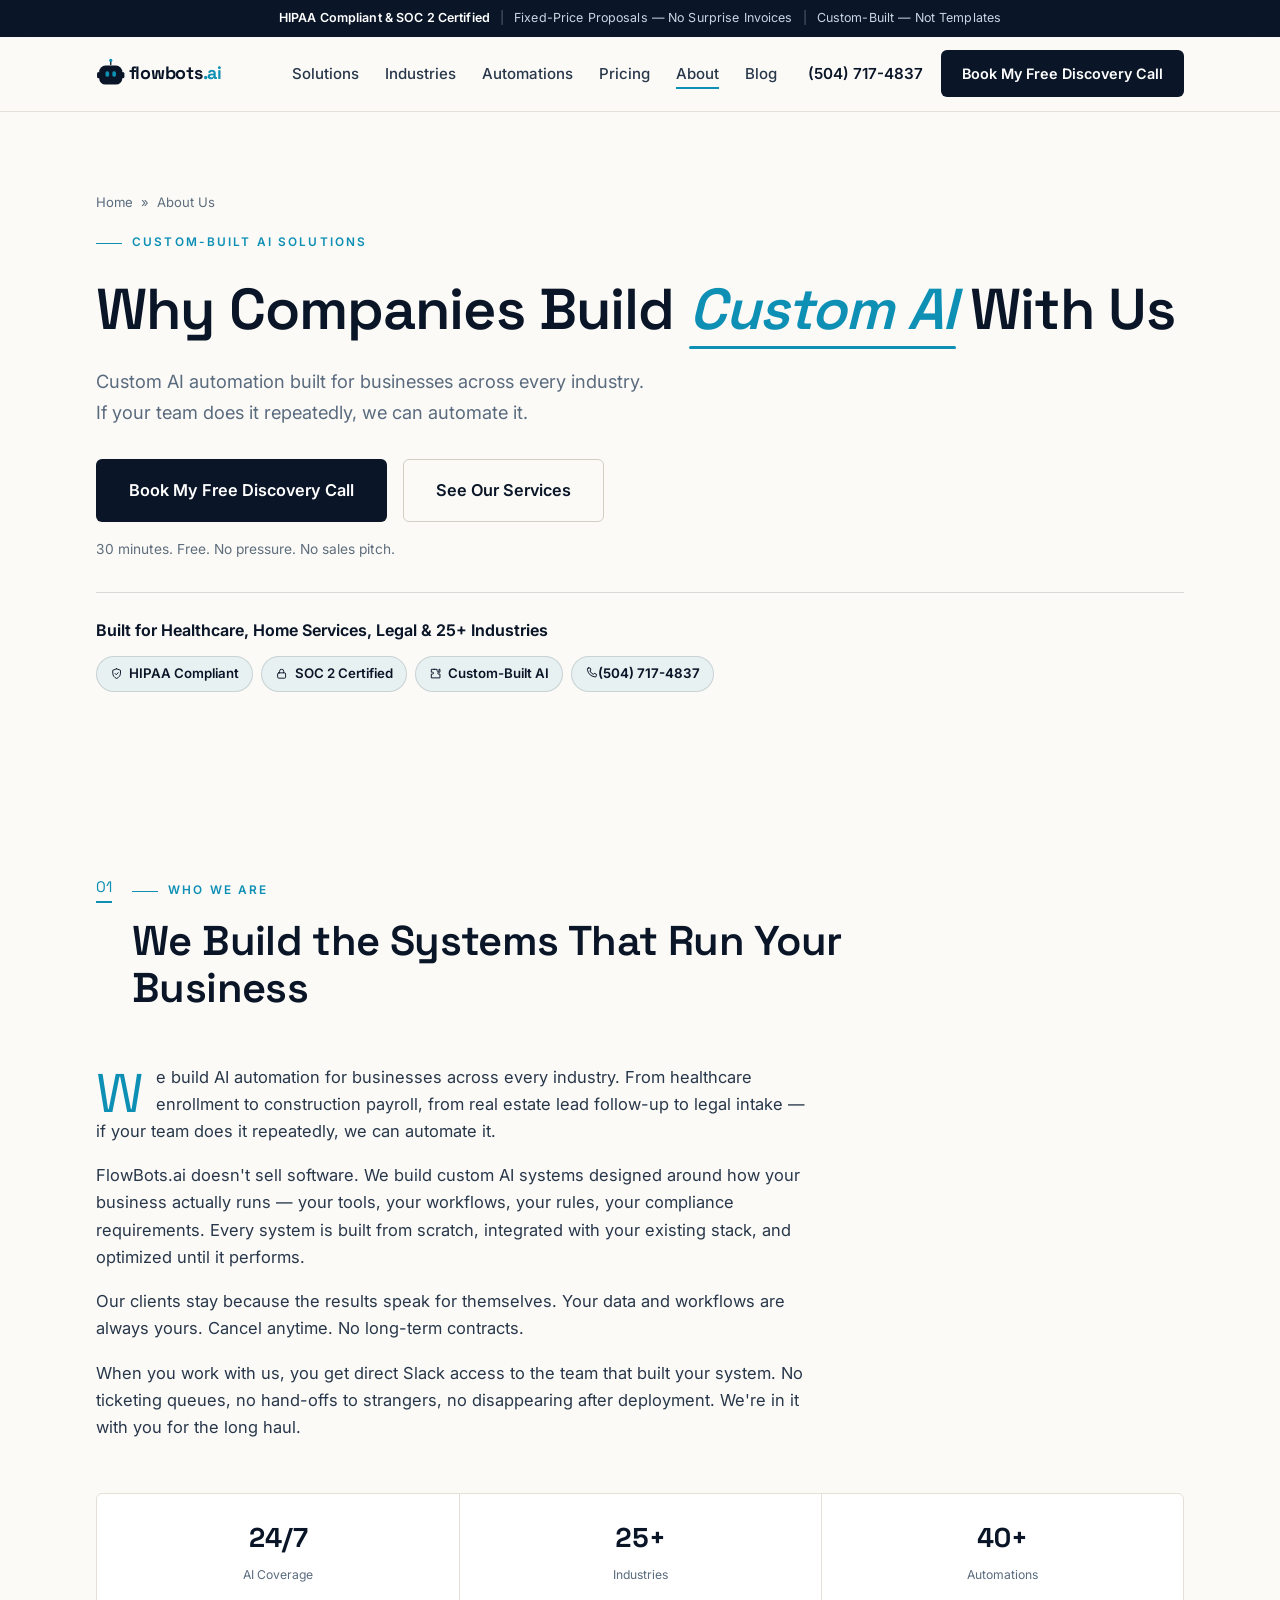
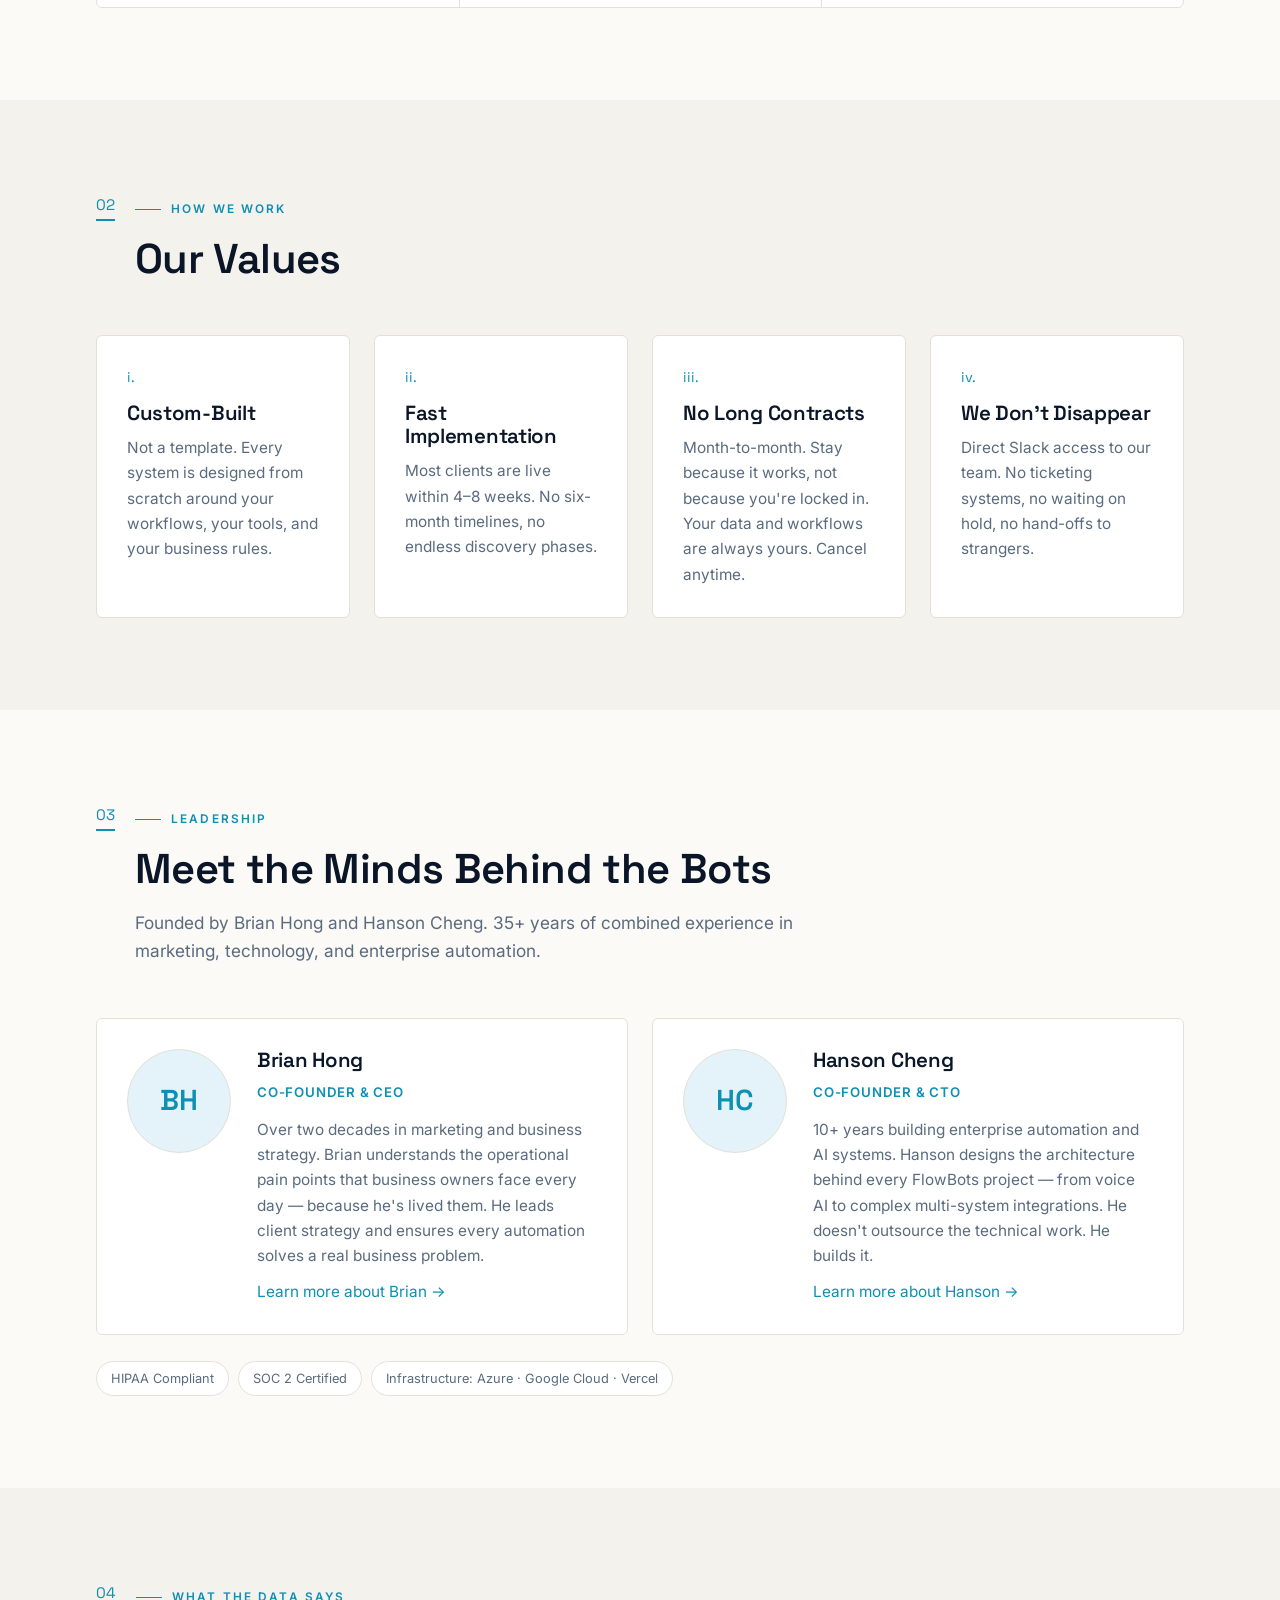
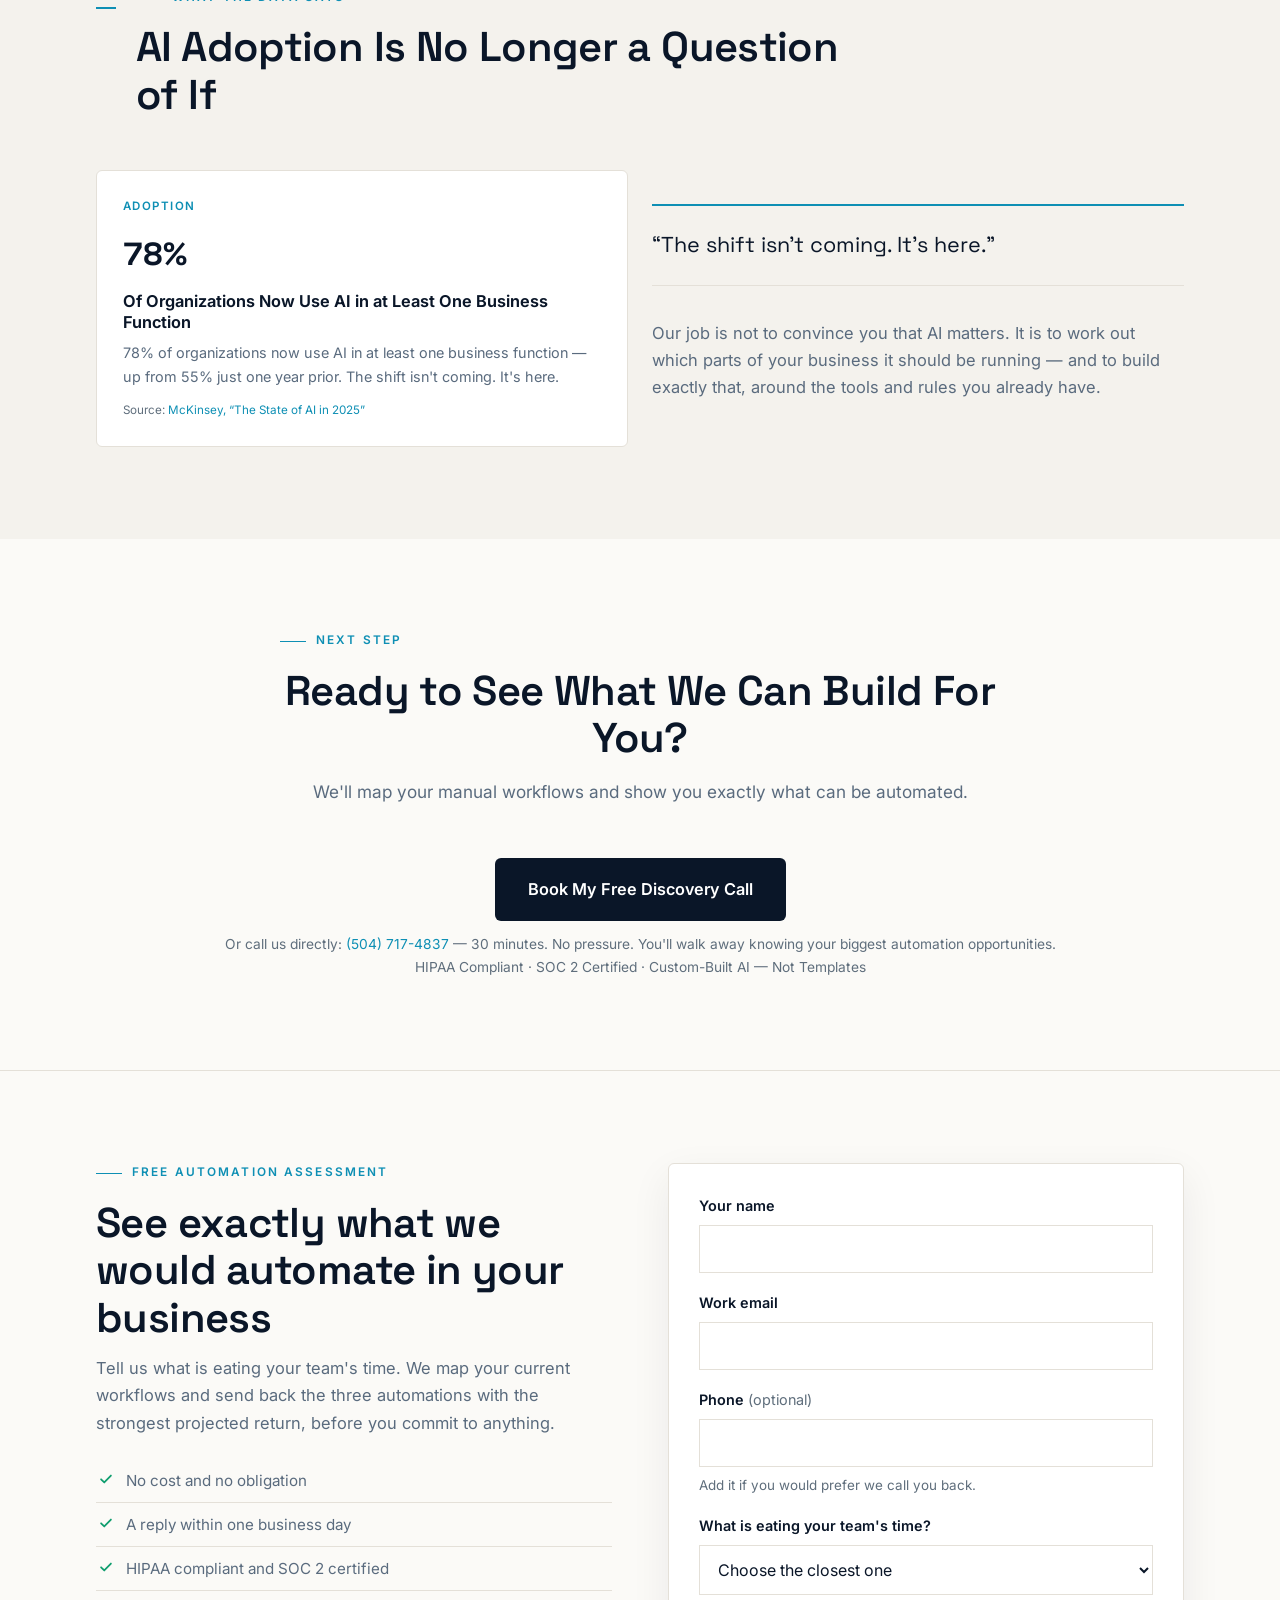
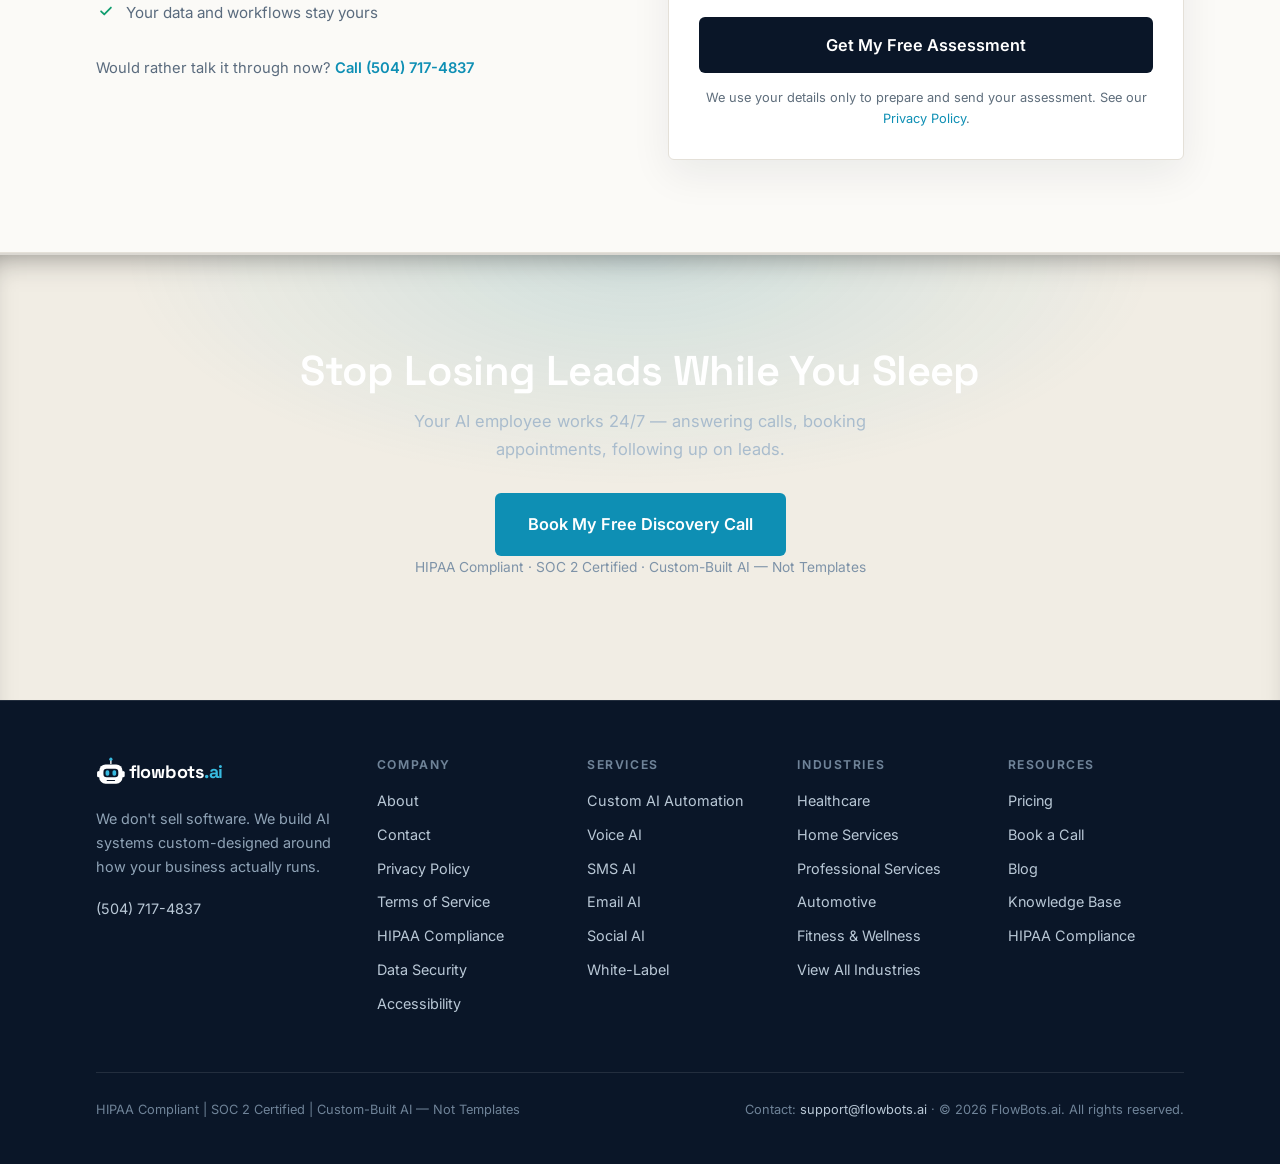
==== about.html @ aa14f766 "Fix broken CSS, hero panel placement, crowded panel rows, and a flat assessment band Root cause of t" ====
<!DOCTYPE html>
<html lang="en">
<head>
<meta charset="UTF-8">
<meta name="viewport" content="width=device-width, initial-scale=1.0">
<title>About FlowBots.ai — Why Companies Build Custom AI With Us</title>
<meta name="description" content="FlowBots.ai builds custom AI automation for businesses across every industry. Custom-built systems, fast implementation, no long contracts, direct access to the team that built your system.">
<link rel="preconnect" href="https://fonts.googleapis.com">
<link rel="preconnect" href="https://fonts.gstatic.com" crossorigin>
<link href="https://fonts.googleapis.com/css2?family=Space+Grotesk:wght@500;600;700&family=Inter:wght@400;500;600&display=swap" rel="stylesheet">
<link rel="stylesheet" href="style.css?v=16">
<script>/* These are the animated designs: motion is on unless a URL explicitly
   asks for ?motion=off. A production build should restore respect for
   prefers-reduced-motion; this is a review prototype. */
try{if(!/[?&]motion=off/.test(location.search))document.documentElement.classList.add('motion-on');}catch(e){}</script>
</head>
<body>
<svg class="icon-sprite" aria-hidden="true" focusable="false" style="position:absolute;width:0;height:0;overflow:hidden"><defs><symbol id="i-phone" viewBox="0 0 24 24"><path d="M6.2 3.5h3.1l1.5 3.9-2 1.4a12.4 12.4 0 0 0 6.4 6.4l1.4-2 3.9 1.5v3.1a2 2 0 0 1-2.2 2A16.6 16.6 0 0 1 4.2 5.7a2 2 0 0 1 2-2.2Z"/></symbol><symbol id="i-message" viewBox="0 0 24 24"><path d="M4 5.5h16v10.2H9.2L4 20V5.5Z"/><path d="M8.2 9.4h7.6M8.2 12.4h5"/></symbol><symbol id="i-shield" viewBox="0 0 24 24"><path d="M12 3.2 19 6v5.1c0 4.5-2.9 8-7 9.7-4.1-1.7-7-5.2-7-9.7V6l7-2.8Z"/><path d="M9.2 11.8 11.3 14l3.5-3.7"/></symbol><symbol id="i-plug" viewBox="0 0 24 24"><path d="M9 3.2v4.4M15 3.2v4.4M6.2 7.6h11.6v3.1a5.8 5.8 0 0 1-11.6 0V7.6ZM12 16.5v4.3"/></symbol><symbol id="i-gear" viewBox="0 0 24 24"><circle cx="12" cy="12" r="3.1"/><path d="M12 3.2v2.4M12 18.4v2.4M5.8 5.8l1.7 1.7M16.5 16.5l1.7 1.7M3.2 12h2.4M18.4 12h2.4M5.8 18.2l1.7-1.7M16.5 7.5l1.7-1.7"/></symbol><symbol id="i-chart" viewBox="0 0 24 24"><path d="M3.5 20.4h17"/><path d="M6.8 20.4v-6.2M11.4 20.4V7.6M16 20.4v-9.2"/></symbol><symbol id="i-sync" viewBox="0 0 24 24"><path d="M20.2 12a8.2 8.2 0 0 1-13.9 5.9M3.8 12A8.2 8.2 0 0 1 17.7 6.1"/><path d="M3.8 7.2V12h4.8M20.2 16.8V12h-4.8"/></symbol><symbol id="i-folder" viewBox="0 0 24 24"><path d="M3.6 6.4h5.6l2 2.4h9.2v10.8H3.6V6.4Z"/><path d="M3.6 11.6h16.8"/></symbol><symbol id="i-puzzle" viewBox="0 0 24 24"><path d="M9.4 4.2h5.2v2.3a1.7 1.7 0 1 0 3.4 0V4.2h1.8v5.2h-2.3a1.7 1.7 0 1 0 0 3.4h2.3v6.9H4.2v-6.9h2.3a1.7 1.7 0 1 0 0-3.4H4.2V4.2h5.2Z"/></symbol><symbol id="i-bolt" viewBox="0 0 24 24"><path d="M13.4 2.6 4.8 13.5h5.9l-1.1 7.9 8.6-10.9h-5.9l1.1-7.9Z"/></symbol><symbol id="i-lock" viewBox="0 0 24 24"><rect x="4.8" y="10.6" width="14.4" height="9.6" rx="2"/><path d="M8.2 10.6V7.9a3.8 3.8 0 0 1 7.6 0v2.7"/></symbol><symbol id="i-unlock" viewBox="0 0 24 24"><rect x="4.8" y="10.6" width="14.4" height="9.6" rx="2"/><path d="M8.2 10.6V7.9a3.8 3.8 0 0 1 7.1-1.9"/></symbol><symbol id="i-document" viewBox="0 0 24 24"><path d="M6.2 3.4h7.4l4.2 4.2v13H6.2V3.4Z"/><path d="M13.6 3.4v4.2h4.2M9.2 12.4h5.6M9.2 15.8h5.6"/></symbol><symbol id="i-flask" viewBox="0 0 24 24"><path d="M9.4 3.4v6.1L4.6 18a2 2 0 0 0 1.7 3h11.4a2 2 0 0 0 1.7-3l-4.8-8.5V3.4"/><path d="M8.2 3.4h7.6M7.4 14.2h9.2"/></symbol><symbol id="i-trending" viewBox="0 0 24 24"><path d="M3.4 16.8 9.2 11l3.7 3.7 7.7-7.7"/><path d="M15.4 7h5.2v5.2"/></symbol><symbol id="i-users" viewBox="0 0 24 24"><circle cx="9.2" cy="8.4" r="3.2"/><path d="M3.6 19.6a5.6 5.6 0 0 1 11.2 0"/><path d="M16.2 6.2a3 3 0 0 1 0 5.9M17.4 14.6a5 5 0 0 1 3.2 4.6"/></symbol><symbol id="i-bot" viewBox="0 0 24 24"><rect x="4.4" y="8.2" width="15.2" height="10.6" rx="3"/><path d="M12 4.2v4M9.4 12.6v1.8M14.6 12.6v1.8M2.6 12.4v3M21.4 12.4v3"/><circle cx="12" cy="3.2" r="1.2"/></symbol><symbol id="i-tools" viewBox="0 0 24 24"><path d="M14.8 6.4a3.8 3.8 0 0 0 5 5l-9.6 9.6a2.2 2.2 0 0 1-3.1-3.1l9.6-9.6a3.8 3.8 0 0 0-5-5"/></symbol><symbol id="i-receipt" viewBox="0 0 24 24"><path d="M6 3.4h12v17.2l-3-1.9-3 1.9-3-1.9-3 1.9V3.4Z"/><path d="M9 8.4h6M9 12.2h6"/></symbol><symbol id="i-star" viewBox="0 0 24 24"><path d="m12 3.4 2.7 5.5 6 .9-4.3 4.2 1 6-5.4-2.8-5.4 2.8 1-6L3.3 9.8l6-.9L12 3.4Z"/></symbol><symbol id="i-mic" viewBox="0 0 24 24"><rect x="9.2" y="2.6" width="5.6" height="10.8" rx="2.8"/><path d="M5.4 11.6a6.6 6.6 0 0 0 13.2 0M12 18.2v3.2"/></symbol><symbol id="i-repeat" viewBox="0 0 24 24"><path d="M4.2 9.4a4 4 0 0 1 4-4h11.6M19.8 14.6a4 4 0 0 1-4 4H4.2"/><path d="M16.6 2.4 19.8 5.4l-3.2 3M7.4 15.6 4.2 18.6l3.2 3"/></symbol><symbol id="i-cpu" viewBox="0 0 24 24"><rect x="7.6" y="7.6" width="8.8" height="8.8" rx="1.6"/><path d="M10.6 2.8v4.8M13.4 2.8v4.8M10.6 16.4v4.8M13.4 16.4v4.8M2.8 10.6h4.8M2.8 13.4h4.8M16.4 10.6h4.8M16.4 13.4h4.8"/></symbol><symbol id="i-calendar" viewBox="0 0 24 24"><rect x="3.8" y="5.4" width="16.4" height="15" rx="2"/><path d="M8.2 2.8v4.4M15.8 2.8v4.4M3.8 10.4h16.4"/></symbol><symbol id="i-card" viewBox="0 0 24 24"><rect x="2.8" y="5.2" width="18.4" height="13.6" rx="2.2"/><path d="M2.8 10h18.4M6.4 14.6h3.4"/></symbol><symbol id="i-ruler" viewBox="0 0 24 24"><path d="m3.4 15.4 12-12 5.2 5.2-12 12-5.2-5.2Z"/><path d="m7.4 11.4 2 2M10.6 8.2l2 2M13.8 5 15.8 7"/></symbol><symbol id="i-clock" viewBox="0 0 24 24"><circle cx="12" cy="12" r="8.6"/><path d="M12 6.8V12l3.4 2.2"/></symbol><symbol id="i-search" viewBox="0 0 24 24"><circle cx="10.8" cy="10.8" r="6.8"/><path d="m16 16 4.6 4.6"/></symbol><symbol id="i-graduation" viewBox="0 0 24 24"><path d="M2.8 8.6 12 4.2l9.2 4.4-9.2 4.4L2.8 8.6Z"/><path d="M6.6 10.6v5.2c0 1.6 2.4 2.9 5.4 2.9s5.4-1.3 5.4-2.9v-5.2M20.4 9v5.4"/></symbol><symbol id="i-target" viewBox="0 0 24 24"><circle cx="12" cy="12" r="8.4"/><circle cx="12" cy="12" r="4.6"/><circle cx="12" cy="12" r="1"/></symbol><symbol id="i-home" viewBox="0 0 24 24"><path d="M3.8 10.8 12 3.8l8.2 7v9.4H3.8v-9.4Z"/><path d="M9.4 20.2v-5.6h5.2v5.6"/></symbol><symbol id="i-health" viewBox="0 0 24 24"><path d="M6.2 3.2v5.4a4.6 4.6 0 0 0 9.2 0V3.2"/><path d="M4.4 3.2h3.6M13.6 3.2h3.6M10.8 13a5.4 5.4 0 0 0 5.4 5.2 3.6 3.6 0 0 0 3.6-3.6v-1.2"/><circle cx="19.8" cy="11.4" r="2"/></symbol><symbol id="i-building" viewBox="0 0 24 24"><path d="M4.2 20.6V8.2L12 3.4l7.8 4.8v12.4"/><path d="M3 20.6h18M8 11.4h2.4M13.6 11.4H16M8 15.4h2.4M13.6 15.4H16"/></symbol><symbol id="i-check" viewBox="0 0 24 24"><path d="m4.6 12.4 4.8 4.8 10-10.4"/></symbol><symbol id="i-x" viewBox="0 0 24 24"><path d="M6.2 6.2l11.6 11.6M17.8 6.2 6.2 17.8"/></symbol><symbol id="i-menu" viewBox="0 0 24 24"><path d="M3.8 7h16.4M3.8 12h16.4M3.8 17h16.4"/></symbol><symbol id="i-arrow-down" viewBox="0 0 24 24"><path d="M12 4.2v14.6M6.4 13.4 12 19l5.6-5.6"/></symbol><symbol id="i-mail" viewBox="0 0 24 24"><rect x="3.2" y="5.2" width="17.6" height="13.6" rx="2"/><path d="m3.8 6.6 8.2 6 8.2-6"/></symbol><symbol id="i-route" viewBox="0 0 24 24"><circle cx="6" cy="6" r="2.6"/><circle cx="18" cy="18" r="2.6"/><path d="M8.6 6h5.8a3.6 3.6 0 0 1 0 7.2H9.6a3.6 3.6 0 0 0 0 7.2h.4"/></symbol></defs></svg>

<div class="topbar">
  <b>HIPAA Compliant &amp; SOC 2 Certified</b><span class="sep">|</span><span class="hide-m">Fixed-Price Proposals — No Surprise Invoices</span><span class="sep hide-m">|</span><span class="hide-m">Custom-Built — Not Templates</span>
</div>

<header class="site-header">
  <div class="wrap nav">
    <a class="brand" href="index.html" aria-label="FlowBots.ai home">
      <svg xmlns="http://www.w3.org/2000/svg" width="200" height="38" viewBox="0 0 320 60" role="img" aria-label="flowbots.ai"><g transform="translate(2 4)"><path stroke="#0A1628" stroke-linecap="round" stroke-width="2.5" d="M26 0v8"/><circle cx="26" r="3" fill="#0E8FB4"/><rect width="44" height="36" x="4" y="10" fill="#0A1628" rx="12" ry="12"/><rect width="6" height="12" y="22" fill="#0A1628" rx="3" ry="3"/><rect width="6" height="12" x="46" y="22" fill="#0A1628" rx="3" ry="3"/><rect width="28" height="16" x="12" y="18" fill="#0a1628" rx="6" ry="6"/><rect width="7" height="10" x="16" y="21" fill="#0E8FB4" rx="3" ry="3"/><rect width="7" height="10" x="29" y="21" fill="#0E8FB4" rx="3" ry="3"/><path stroke="#0a1628" stroke-linecap="round" stroke-width="2" d="M19 40h14"/></g><text x="62" y="40" fill="#0A1628" font-family="'Space Grotesk','DM Sans',Arial,sans-serif" font-size="34" font-weight="700" letter-spacing="-.5">flowbots<tspan fill="#0E8FB4">.ai</tspan></text></svg>
    </a>
    <ul class="nav-links">
      <li><a href="solutions.html">Solutions</a></li>
      <li><a href="industries.html">Industries</a></li>
      <li><a href="automations.html">Automations</a></li>
      <li><a href="pricing.html">Pricing</a></li>
      <li><a href="about.html" aria-current="page">About</a></li>
      <li><a href="blog.html">Blog</a></li>
    </ul>
    <div class="nav-cta">
      <a class="nav-phone" href="tel:+15047174837" data-track="tel-click">(504) 717-4837</a>
      <a class="btn btn-primary" href="https://www.flowbots.ai/book-call/" data-track="cta-book">Book My Free Discovery Call</a>
      <button class="nav-toggle" aria-expanded="false" aria-label="Open menu"><svg class="ico" aria-hidden="true"><use href="#i-menu"></use></svg></button>
    </div>
  </div>
  <nav class="mobile-menu" aria-label="Mobile">
    <a href="solutions.html">Solutions</a>
    <a href="industries.html">Industries</a>
    <a href="automations.html">Automations</a>
    <a href="pricing.html">Pricing</a>
    <a href="about.html" aria-current="page">About</a>
    <a href="blog.html">Blog</a>
    <a href="tel:+15047174837" data-track="tel-click">(504) 717-4837</a>
  </nav>
</header>

<main>

<!-- ============ HERO ============ -->
<section class="hero">
  <div class="wrap">
    <p class="crumbs"><a href="index.html">Home</a><span class="sep">»</span>About Us</p>
    <span class="eyebrow">Custom-Built AI Solutions</span>
    <h1>Why Companies Build <em class="mark">Custom AI</em> With Us</h1>
    <p class="lede">Custom AI automation built for businesses across every industry. If your team does it repeatedly, we can automate it.</p>
    <div class="cta-row">
      <a class="btn btn-primary btn-lg" href="https://www.flowbots.ai/book-call/" data-track="cta-book">Book My Free Discovery Call</a>
      <a class="btn btn-ghost btn-lg" href="solutions.html">See Our Services</a>
    </div>
    <p class="micro">30 minutes. Free. No pressure. No sales pitch.</p>
    <p class="hero-meta"><b>Built for Healthcare, Home Services, Legal &amp; 25+ Industries</b><span class="trust-chips"><span><svg class="ico" aria-hidden="true"><use href="#i-shield"></use></svg>HIPAA Compliant</span><span><svg class="ico" aria-hidden="true"><use href="#i-lock"></use></svg>SOC 2 Certified</span><span><svg class="ico" aria-hidden="true"><use href="#i-puzzle"></use></svg>Custom-Built AI</span><span><a href="tel:+15047174837" data-track="tel-click"><svg class="ico" aria-hidden="true"><use href="#i-phone"></use></svg>(504) 717-4837</a></span></span></p>
  </div>
</section>

<!-- ============ 01 · THE STORY ============ -->
<section>
  <div class="wrap">
    <div class="num-head reveal">
      <span class="n">01</span>
      <div class="section-head" style="margin-bottom:0">
        <span class="eyebrow">Who We Are</span>
        <h2>We Build the Systems That Run Your Business</h2>
      </div>
    </div>

    <div class="prose reveal">
      <p class="drop">We build AI automation for businesses across every industry. From healthcare enrollment to construction payroll, from real estate lead follow-up to legal intake — if your team does it repeatedly, we can automate it.</p>
      <p>FlowBots.ai doesn't sell software. We build custom AI systems designed around how your business actually runs — your tools, your workflows, your rules, your compliance requirements. Every system is built from scratch, integrated with your existing stack, and optimized until it performs.</p>
      <p>Our clients stay because the results speak for themselves. Your data and workflows are always yours. Cancel anytime. No long-term contracts.</p>
      <p>When you work with us, you get direct Slack access to the team that built your system. No ticketing queues, no hand-offs to strangers, no disappearing after deployment. We're in it with you for the long haul.</p>
    </div>

    <div class="rail mt-4 reveal">
      <div><b>24/7</b><span>AI Coverage</span></div>
      <div><b class="countup" data-target="25" data-suffix="+">0+</b><span>Industries</span></div>
      <div><b class="countup" data-target="40" data-suffix="+">0+</b><span>Automations</span></div>
    </div>
  </div>
</section>

<!-- ============ 02 · OUR VALUES ============ -->
<section class="tint">
  <div class="wrap">
    <div class="num-head reveal">
      <span class="n">02</span>
      <div class="section-head" style="margin-bottom:0">
        <span class="eyebrow">How We Work</span>
        <h2>Our Values</h2>
      </div>
    </div>
    <div class="grid-4">
      <div class="card reveal">
        <span class="card-num">i.</span>
        <h3>Custom-Built</h3>
        <p>Not a template. Every system is designed from scratch around your workflows, your tools, and your business rules.</p>
      </div>
      <div class="card reveal">
        <span class="card-num">ii.</span>
        <h3>Fast Implementation</h3>
        <p>Most clients are live within 4–8 weeks. No six-month timelines, no endless discovery phases.</p>
      </div>
      <div class="card reveal">
        <span class="card-num">iii.</span>
        <h3>No Long Contracts</h3>
        <p>Month-to-month. Stay because it works, not because you're locked in. Your data and workflows are always yours. Cancel anytime.</p>
      </div>
      <div class="card reveal">
        <span class="card-num">iv.</span>
        <h3>We Don't Disappear</h3>
        <p>Direct Slack access to our team. No ticketing systems, no waiting on hold, no hand-offs to strangers.</p>
      </div>
    </div>
  </div>
</section>

<!-- ============ 03 · FOUNDERS ============ -->
<section>
  <div class="wrap">
    <div class="num-head reveal">
      <span class="n">03</span>
      <div class="section-head" style="margin-bottom:0">
        <span class="eyebrow">Leadership</span>
        <h2>Meet the Minds Behind the Bots</h2>
        <p>Founded by Brian Hong and Hanson Cheng. 35+ years of combined experience in marketing, technology, and enterprise automation.</p>
      </div>
    </div>

    <div class="grid-2">
      <div class="card reveal">
        <div class="founder-card">
          <div class="avatar" aria-hidden="true">BH</div>
          <div>
            <h3>Brian Hong</h3>
            <span class="role-tag">Co-Founder &amp; CEO</span>
            <p>Over two decades in marketing and business strategy. Brian understands the operational pain points that business owners face every day — because he's lived them. He leads client strategy and ensures every automation solves a real business problem.</p>
            <p class="mt-1"><a href="bio.html">Learn more about Brian →</a></p>
          </div>
        </div>
      </div>
      <div class="card reveal">
        <div class="founder-card">
          <div class="avatar" aria-hidden="true">HC</div>
          <div>
            <h3>Hanson Cheng</h3>
            <span class="role-tag">Co-Founder &amp; CTO</span>
            <p>10+ years building enterprise automation and AI systems. Hanson designs the architecture behind every FlowBots project — from voice AI to complex multi-system integrations. He doesn't outsource the technical work. He builds it.</p>
            <p class="mt-1"><a href="bio.html#hanson">Learn more about Hanson →</a></p>
          </div>
        </div>
      </div>
    </div>

    <div class="chips reveal">
      <span>HIPAA Compliant</span>
      <span>SOC 2 Certified</span>
      <span>Infrastructure: Azure · Google Cloud · Vercel</span>
    </div>
  </div>
</section>

<!-- ============ 04 · THE FEATURED STAT ============ -->
<section class="tint">
  <div class="wrap">
    <div class="num-head reveal">
      <span class="n">04</span>
      <div class="section-head" style="margin-bottom:0">
        <span class="eyebrow">What the Data Says</span>
        <h2>AI Adoption Is No Longer a Question of If</h2>
      </div>
    </div>

    <div class="grid-2">
      <div class="stat-detail reveal">
        <span class="tag">Adoption</span>
        <b class="n"><span class="countup" data-target="78" data-suffix="%">0%</span></b>
        <h4>Of Organizations Now Use AI in at Least One Business Function</h4>
        <p>78% of organizations now use AI in at least one business function — up from 55% just one year prior. The shift isn't coming. It's here.</p>
        <span class="src">Source: <a href="https://www.mckinsey.com/capabilities/quantumblack/our-insights/the-state-of-ai" target="_blank" rel="noopener">McKinsey, “The State of AI in 2025”</a></span>
      </div>
      <div class="reveal">
        <p class="pull">“The shift isn't coming. It's here.”</p>
        <p class="muted">Our job is not to convince you that AI matters. It is to work out which parts of your business it should be running — and to build exactly that, around the tools and rules you already have.</p>
      </div>
    </div>
  </div>
</section>

<!-- ============ CLOSING CTA ============ -->
<section>
  <div class="wrap center">
    <div class="section-head center reveal">
      <span class="eyebrow">Next Step</span>
      <h2>Ready to See What We Can Build For You?</h2>
      <p>We'll map your manual workflows and show you exactly what can be automated.</p>
    </div>
    <div class="reveal">
      <a class="btn btn-primary btn-lg" href="https://www.flowbots.ai/book-call/" data-track="cta-book">Book My Free Discovery Call</a>
      <p class="micro">Or call us directly: <a href="tel:+15047174837" data-track="tel-click">(504) 717-4837</a> — 30 minutes. No pressure. You'll walk away knowing your biggest automation opportunities.<br>HIPAA Compliant · SOC 2 Certified · Custom-Built AI — Not Templates</p>
    </div>
  </div>
</section>


<section class="lead-section" id="assessment">
  <div class="wrap lead-grid">
    <div class="lead-copy">
      <span class="eyebrow">Free Automation Assessment</span>
      <h2>See exactly what we would automate in your business</h2>
      <p>Tell us what is eating your team's time. We map your current workflows and send back the three automations with the strongest projected return, before you commit to anything.</p>
      <ul class="lead-assure">
        <li>No cost and no obligation</li>
        <li>A reply within one business day</li>
        <li>HIPAA compliant and SOC 2 certified</li>
        <li>Your data and workflows stay yours</li>
      </ul>
      <p class="lead-alt">Would rather talk it through now? <a href="tel:+15047174837" data-track="tel-click">Call (504) 717-4837</a></p>
    </div>

    <form class="lead-form" novalidate data-leadform>
      <div class="field">
        <label for="lf-name">Your name</label>
        <input id="lf-name" name="name" type="text" autocomplete="name" required aria-describedby="lf-name-err">
        <span class="field-err" id="lf-name-err" role="alert"></span>
      </div>
      <div class="field">
        <label for="lf-email">Work email</label>
        <input id="lf-email" name="email" type="email" autocomplete="email" inputmode="email" required aria-describedby="lf-email-err">
        <span class="field-err" id="lf-email-err" role="alert"></span>
      </div>
      <div class="field">
        <label for="lf-phone">Phone <span class="opt">(optional)</span></label>
        <input id="lf-phone" name="phone" type="tel" autocomplete="tel" inputmode="tel" aria-describedby="lf-phone-hint">
        <span class="field-hint" id="lf-phone-hint">Add it if you would prefer we call you back.</span>
      </div>
      <div class="field">
        <label for="lf-problem">What is eating your team's time?</label>
        <select id="lf-problem" name="problem" required aria-describedby="lf-problem-err">
          <option value="">Choose the closest one</option>
          <option>We are missing calls after hours</option>
          <option>Leads go cold before we follow up</option>
          <option>My team is buried in repetitive tasks</option>
          <option>We need to scale without hiring</option>
          <option>Something else</option>
        </select>
        <span class="field-err" id="lf-problem-err" role="alert"></span>
      </div>
      <button type="submit" class="btn btn-primary btn-lg lead-submit">Get My Free Assessment</button>
      <p class="lead-privacy">We use your details only to prepare and send your assessment. See our <a href="https://www.flowbots.ai/privacy-policy/">Privacy Policy</a>.</p>
    </form>

    <div class="lead-success" hidden role="status">
      <span class="lead-tick" aria-hidden="true">
        <svg class="ico" aria-hidden="true"><use href="#i-check"></use></svg>
      </span>
      <h3>Your assessment request is in</h3>
      <p>We will map your workflows and reply within one business day with the three automations we would build first, and what each is worth.</p>
      <p class="lead-alt">Need it sooner? <a href="tel:+15047174837" data-track="tel-click">Call (504) 717-4837</a></p>
    </div>
  </div>
</section>

<!-- ============ PRE-FOOTER CTA ============ -->
<section class="prefoot">
  <div class="wrap">
    <h2 class="reveal">Stop Losing Leads While You Sleep</h2>
    <p class="reveal">Your AI employee works 24/7 — answering calls, booking appointments, following up on leads.</p>
    <div class="reveal">
      <a class="btn btn-accent btn-lg" href="https://www.flowbots.ai/book-call/" data-track="cta-book">Book My Free Discovery Call</a>
      <p class="micro">HIPAA Compliant · SOC 2 Certified · Custom-Built AI — Not Templates</p>
    </div>
  </div>
</section>

</main>

<footer class="site-footer">
  <div class="wrap">
    <div class="footer-grid">
      <div>
        <svg xmlns="http://www.w3.org/2000/svg" width="170" height="32" viewBox="0 0 320 60" role="img" aria-label="flowbots.ai"><g transform="translate(2 4)"><path stroke="#fff" stroke-linecap="round" stroke-width="2.5" d="M26 0v8"/><circle cx="26" r="3" fill="#38badf"/><rect width="44" height="36" x="4" y="10" fill="#fff" rx="12" ry="12"/><rect width="6" height="12" y="22" fill="#fff" rx="3" ry="3"/><rect width="6" height="12" x="46" y="22" fill="#fff" rx="3" ry="3"/><rect width="28" height="16" x="12" y="18" fill="#0a1628" rx="6" ry="6"/><rect width="7" height="10" x="16" y="21" fill="#38badf" rx="3" ry="3"/><rect width="7" height="10" x="29" y="21" fill="#38badf" rx="3" ry="3"/><path stroke="#0a1628" stroke-linecap="round" stroke-width="2" d="M19 40h14"/></g><text x="62" y="40" fill="#fff" font-family="'Space Grotesk','DM Sans',Arial,sans-serif" font-size="34" font-weight="700" letter-spacing="-.5">flowbots<tspan fill="#38badf">.ai</tspan></text></svg>
        <p class="footer-tag">We don't sell software. We build AI systems custom-designed around how your business actually runs.</p>
        <p><a href="tel:+15047174837" data-track="tel-click">(504) 717-4837</a></p>
      </div>
      <div>
        <h4>Company</h4>
        <ul>
          <li><a href="about.html">About</a></li>
          <li><a href="https://www.flowbots.ai/contact/">Contact</a></li>
          <li><a href="https://www.flowbots.ai/privacy-policy/">Privacy Policy</a></li>
          <li><a href="https://www.flowbots.ai/terms-of-service/">Terms of Service</a></li>
          <li><a href="https://www.flowbots.ai/hipaa-compliance/">HIPAA Compliance</a></li>
          <li><a href="https://www.flowbots.ai/data-security/">Data Security</a></li>
          <li><a href="https://www.flowbots.ai/accessibility/">Accessibility</a></li>
        </ul>
      </div>
      <div>
        <h4>Services</h4>
        <ul>
          <li><a href="automations.html">Custom AI Automation</a></li>
          <li><a href="solutions.html">Voice AI</a></li>
          <li><a href="solutions.html">SMS AI</a></li>
          <li><a href="solutions.html">Email AI</a></li>
          <li><a href="solutions.html">Social AI</a></li>
          <li><a href="solutions.html">White-Label</a></li>
        </ul>
      </div>
      <div>
        <h4>Industries</h4>
        <ul>
          <li><a href="industries.html">Healthcare</a></li>
          <li><a href="industries.html">Home Services</a></li>
          <li><a href="industries.html">Professional Services</a></li>
          <li><a href="industries.html">Automotive</a></li>
          <li><a href="industries.html">Fitness &amp; Wellness</a></li>
          <li><a href="industries.html">View All Industries</a></li>
        </ul>
      </div>
      <div>
        <h4>Resources</h4>
        <ul>
          <li><a href="pricing.html">Pricing</a></li>
          <li><a href="https://www.flowbots.ai/book-call/" data-track="cta-book">Book a Call</a></li>
          <li><a href="blog.html">Blog</a></li>
          <li><a href="https://www.flowbots.ai/ai-automation-knowledge-base/">Knowledge Base</a></li>
          <li><a href="https://www.flowbots.ai/hipaa-compliance/">HIPAA Compliance</a></li>
        </ul>
      </div>
    </div>
    <div class="footer-bottom">
      <span>HIPAA Compliant | SOC 2 Certified | Custom-Built AI — Not Templates</span>
      <span>Contact: <a href="mailto:support@flowbots.ai">support@flowbots.ai</a> · © 2026 FlowBots.ai. All rights reserved.</span>
    </div>
  </div>
</footer>

<div class="sticky-cta">
  <a class="btn btn-ghost" href="tel:+15047174837">Call (504) 717-4837</a>
  <a class="btn btn-primary" href="https://www.flowbots.ai/book-call/" data-track="cta-book">Book My Free Discovery Call</a>
</div>

<script src="app.js?v=14"></script>
</body>
</html>
---- style.css ----
/* ============================================================
   FlowBots.ai — Direction 2 "Signal"
   Light editorial system. Warm paper ground, deep navy ink,
   cyan as a precision accent. Serif display + clean grotesk body.
   Calm, credible, high-trust — reads like a consultancy, not a
   SaaS landing page.
   ============================================================ */

:root{
  --check-mask:url("data:image/svg+xml,%3Csvg xmlns='http://www.w3.org/2000/svg' viewBox='0 0 24 24' fill='none' stroke='%23000' stroke-width='2.6' stroke-linecap='round' stroke-linejoin='round'%3E%3Cpath d='m4.6 12.4 4.8 4.8 10-10.4'/%3E%3C/svg%3E");
  --paper:#FBFAF7;
  --paper-2:#F4F2ED;
  --card:#FFFFFF;
  --ink:#0A1628;
  --ink-2:#28374A;
  --muted:#5A6B7E;
  --faint:#5F6E7C;
  --line:#E4E0D8;
  --line-2:#D2CEC4;
  --accent:#0E8FB4;
  --accent-deep:#0A1628;
  --accent-soft:#E3F3F9;
  --good:#0F9D6E;
  --warn:#B4711A;
  --radius:6px;
  --radius-lg:10px;
  --shadow:0 1px 2px rgba(10,22,40,.05),0 12px 28px rgba(10,22,40,.06);
  --font-display:"Space Grotesk",system-ui,sans-serif;
  --font-body:"Inter",system-ui,sans-serif;
  --wrap:1140px;
}

*{margin:0;padding:0;box-sizing:border-box}
html{scroll-behavior:smooth}
@media (prefers-reduced-motion:reduce){
  html:not(.motion-on){scroll-behavior:auto}
  html:not(.motion-on) *,html:not(.motion-on) *::before,html:not(.motion-on) *::after{animation-duration:.001s!important;animation-iteration-count:1!important;transition-duration:.001s!important}
}
body{
  font-family:var(--font-body);background:var(--paper);color:var(--ink);
  line-height:1.65;font-size:16.5px;-webkit-font-smoothing:antialiased;
}
img,svg{max-width:100%;display:block}
a{color:var(--accent);text-decoration:none}
a:hover{text-decoration:underline}
:focus-visible{outline:2px solid var(--accent);outline-offset:3px}

h1,h2,h3{font-family:var(--font-display);font-weight:600;line-height:1.14;letter-spacing:-.015em}
h4{font-family:var(--font-body);font-weight:650;line-height:1.3}
h1{font-size:clamp(2.3rem,5vw,3.6rem)}
h2{font-size:clamp(1.8rem,3.6vw,2.6rem)}
h3{font-size:1.28rem}
h4{font-size:1.02rem}
.accent{color:var(--accent)}
em.mark{font-style:italic;color:var(--accent)}

.wrap{max-width:var(--wrap);margin:0 auto;padding:0 26px}
section{padding:92px 0}
@media(max-width:720px){section{padding:62px 0}}
.tint{background:var(--paper-2)}
.rule-top{border-top:1px solid var(--line)}

.eyebrow{
  display:flex;align-items:center;gap:10px;font-size:.74rem;font-weight:600;
  letter-spacing:.18em;text-transform:uppercase;color:var(--accent);margin-bottom:16px;
}
.eyebrow::before{content:"";width:26px;height:1px;background:currentColor;flex:none}
.section-head{max-width:720px;margin-bottom:52px}
.section-head.center{margin-left:auto;margin-right:auto;text-align:center}
.section-head p{color:var(--muted);margin-top:16px;font-size:1.08rem}

/* numbered section marker — editorial device */
.num-head{display:flex;gap:20px;align-items:baseline;margin-bottom:52px}
.num-head .n{
  font-family:var(--font-display);font-size:.95rem;color:var(--accent);
  border-bottom:2px solid var(--accent);padding-bottom:2px;flex-shrink:0;
}

/* ---------- buttons ---------- */
.btn{
  display:inline-flex;align-items:center;justify-content:center;gap:9px;
  font-family:var(--font-body);font-weight:600;font-size:.98rem;
  padding:15px 28px;border-radius:var(--radius);border:1px solid transparent;
  cursor:pointer;transition:background .16s ease-out,border-color .16s ease-out,transform .16s ease-out;
  text-decoration:none!important;white-space:nowrap;
}
.btn-primary{background:var(--ink);color:#fff}
.btn-primary:hover{background:#16253c;transform:translateY(-1px)}
.btn-primary:active{transform:translateY(0)}
.btn-accent{background:var(--accent);color:#fff}
.btn-accent:hover{background:#0b7c9d;transform:translateY(-1px)}
.btn-ghost{border-color:var(--line-2);color:var(--ink);background:transparent}
.btn-ghost:hover{border-color:var(--ink);background:#fff}
.btn-lg{padding:17px 32px;font-size:1.02rem}
.micro{font-size:.86rem;color:var(--faint);margin-top:12px}
.cta-row{display:flex;gap:13px;flex-wrap:wrap;align-items:center}

/* ---------- topbar / header ---------- */
.topbar{
  background:var(--ink);color:#C9D6E2;font-size:.78rem;
  padding:8px 0;text-align:center;letter-spacing:.01em;
}
.topbar b{color:#fff;font-weight:600}
.topbar .sep{margin:0 10px;opacity:.4}
@media(max-width:900px){.topbar .hide-m{display:none}}

.site-header{
  position:sticky;top:0;z-index:60;background:rgba(251,250,247,.93);
  backdrop-filter:blur(12px);border-bottom:1px solid var(--line);
}
.nav{display:flex;align-items:center;gap:28px;height:74px}
.brand svg{height:32px;width:auto}
.nav-links{display:flex;gap:26px;list-style:none}
.nav-links a{color:var(--ink-2);font-size:.94rem;font-weight:500;text-decoration:none;position:relative;padding:4px 0}
.nav-links a::after{content:"";position:absolute;left:0;right:0;bottom:-2px;height:1.5px;background:var(--accent);transform:scaleX(0);transform-origin:left;transition:transform .18s ease-out}
.nav-links a:hover::after,.nav-links a[aria-current="page"]::after{transform:scaleX(1)}
.nav-cta{margin-left:auto;display:flex;align-items:center;gap:18px}
.nav-phone{color:var(--ink);font-weight:600;font-size:.95rem;text-decoration:none}
.nav-cta .btn{padding:11px 20px;font-size:.9rem}
.nav-toggle{display:none;background:none;border:1px solid var(--line-2);border-radius:5px;padding:8px 12px;font-size:1.1rem;cursor:pointer;color:var(--ink)}
@media(max-width:1020px){
  .nav-links,.nav-phone{display:none}
  .nav-toggle{display:block}
  .nav{justify-content:space-between}
  .nav-cta{margin-left:0}
}
/* Below 820px the sticky bar carries the primary CTA, so the header button
   is dropped — at 375px it overflowed the viewport alongside the toggle. */
@media(max-width:820px){
  .nav-cta .btn{display:none}
}
.mobile-menu{display:none;border-top:1px solid var(--line);background:var(--card)}
.mobile-menu.open{display:block}
.mobile-menu a{display:block;padding:15px 26px;color:var(--ink);border-bottom:1px solid var(--line);font-weight:500;text-decoration:none}

/* ---------- hero ---------- */
.hero{padding:80px 0 90px;background:var(--paper);position:relative;overflow:hidden}
.hero-grid{display:grid;grid-template-columns:1.08fr .92fr;gap:60px;align-items:center}
@media(max-width:980px){.hero-grid{grid-template-columns:1fr;gap:44px}}
.hero h1{margin-bottom:22px}
.hero .lede{color:var(--muted);font-size:1.14rem;max-width:560px;margin-bottom:30px}
.hero-meta{margin-top:30px;padding-top:24px;border-top:1px solid var(--line);font-size:.88rem;color:var(--muted)}
.hero-meta b{color:var(--ink);font-weight:600}

/* editorial stat rail */
.rail{display:grid;grid-template-columns:repeat(3,1fr);gap:0;border:1px solid var(--line);background:var(--card);border-radius:var(--radius)}
.rail div{padding:22px 18px;border-left:1px solid var(--line);text-align:center}
.rail div:first-child{border-left:0}
.rail b{display:block;font-family:var(--font-display);font-size:1.7rem;color:var(--ink)}
.rail span{font-size:.76rem;color:var(--muted);display:block;margin-top:4px}

/* console card (lighter treatment than D1) */
.console{
  background:var(--card);border:1px solid var(--line);border-radius:var(--radius-lg);
  box-shadow:var(--shadow);overflow:hidden;
}
.console-bar{
  display:flex;align-items:center;gap:10px;padding:13px 18px;
  border-bottom:1px solid var(--line);background:var(--paper-2);
  font-size:.78rem;color:var(--muted);font-weight:500;
}
.console-bar .addr{letter-spacing:.01em}
.live-flag{margin-left:auto;display:inline-flex;align-items:center;gap:6px;color:var(--good);font-weight:600}
html.motion-on .live-flag::before{content:"";width:7px;height:7px;border-radius:50%;background:var(--good);animation:pulse 1.7s ease-in-out infinite}
@keyframes pulse{0%,100%{opacity:1}50%{opacity:.3}}
.feed{padding:6px 10px;min-height:284px}
.feed-item{opacity:1;transform:none}
.feed-item:first-child{border-top:0}
@keyframes feedin{to{opacity:1;transform:none}}
.feed-icon{
  width:32px;height:32px;flex-shrink:0;border-radius:50%;
  background:var(--accent-soft);display:flex;align-items:center;justify-content:center;font-size:.9rem;
}
.feed-item b{display:block;font-size:.9rem;font-weight:600}
.feed-item span{font-size:.82rem;color:var(--muted)}
.feed-item time{margin-left:auto;font-size:.72rem;color:var(--faint);white-space:nowrap;padding-top:3px}
.console-foot{display:grid;grid-template-columns:repeat(4,1fr);border-top:1px solid var(--line);background:var(--paper-2)}
.console-foot div{padding:13px 6px;text-align:center;border-left:1px solid var(--line)}
.console-foot div:first-child{border-left:0}
.console-foot b{display:block;font-family:var(--font-display);font-size:1rem;color:var(--accent)}
.console-foot span{font-size:.66rem;color:var(--faint);text-transform:uppercase;letter-spacing:.07em}

/* ---------- value strip ---------- */
.value-strip{background:var(--ink);color:#DCE6EF;padding:0}
.value-grid{display:grid;grid-template-columns:repeat(4,1fr)}
@media(max-width:980px){.value-grid{grid-template-columns:repeat(2,1fr)}}
@media(max-width:560px){.value-grid{grid-template-columns:1fr}}
.value-cell{padding:30px 26px;border-left:1px solid rgba(255,255,255,.09)}
.value-cell:first-child{border-left:0}
.value-cell h3{font-size:1.05rem;color:#fff;margin-bottom:6px}
.value-cell p{font-size:.88rem;color:#9FB2C4}

/* ---------- cards ---------- */
.grid-2{display:grid;grid-template-columns:repeat(2,1fr);gap:24px}
.grid-3{display:grid;grid-template-columns:repeat(3,1fr);gap:24px}
.grid-4{display:grid;grid-template-columns:repeat(4,1fr);gap:24px}
@media(max-width:980px){.grid-3,.grid-4{grid-template-columns:repeat(2,1fr)}}
@media(max-width:640px){.grid-2,.grid-3,.grid-4{grid-template-columns:1fr}}

.card{
  background:var(--card);border:1px solid var(--line);border-radius:var(--radius);
  padding:30px;transition:border-color .18s ease-out,box-shadow .18s ease-out;
}
.card:hover{border-color:var(--line-2);box-shadow:var(--shadow)}
.card h3{margin-bottom:10px}
.card p{color:var(--muted);font-size:.96rem}
.card ul{list-style:none;margin-top:15px}
.card li{font-size:.9rem;color:var(--muted);padding:7px 0 7px 20px;position:relative;border-top:1px solid var(--line)}
.card li:first-child{border-top:0}
.card li::before{content:"—";position:absolute;left:0;color:var(--accent)}
.card-icon{
  width:40px;height:40px;border-radius:var(--radius);margin-bottom:18px;
  background:var(--accent-soft);display:flex;align-items:center;justify-content:center;font-size:1.15rem;
}
.card-num{
  font-family:var(--font-display);font-size:.9rem;color:var(--accent);
  display:block;margin-bottom:12px;
}

/* ---------- stats ---------- */
.stat-grid{display:grid;grid-template-columns:repeat(4,1fr);gap:0;border:1px solid var(--line);border-radius:var(--radius);background:var(--card);overflow:hidden}
@media(max-width:900px){.stat-grid{grid-template-columns:repeat(2,1fr)}}
.stat{padding:32px 22px;text-align:center;border-left:1px solid var(--line)}
.stat:first-child{border-left:0}
@media(max-width:900px){.stat:nth-child(3){border-left:0}.stat:nth-child(n+3){border-top:1px solid var(--line)}}
.stat b{display:block;font-family:var(--font-display);font-size:clamp(2rem,4vw,2.7rem);color:var(--ink);letter-spacing:-.02em}
.stat .stat-label{display:block;font-size:.9rem;font-weight:600;margin-top:6px}
.stat .stat-src{display:block;font-size:.73rem;color:var(--faint);margin-top:6px}

.stat-detail{background:var(--card);border:1px solid var(--line);border-radius:var(--radius);padding:26px}
.stat-detail .tag{font-size:.72rem;color:var(--accent);text-transform:uppercase;letter-spacing:.13em;font-weight:600;display:block;margin-bottom:12px}
.stat-detail b.n{font-family:var(--font-display);font-size:2rem;color:var(--ink);display:block}
.stat-detail h4{margin:10px 0 8px}
.stat-detail p{font-size:.9rem;color:var(--muted)}
.stat-detail .src{font-size:.73rem;color:var(--faint);margin-top:12px;display:block}

/* ---------- comparison ---------- */
.cmp{display:grid;grid-template-columns:1fr 1fr;gap:0;border:1px solid var(--line);border-radius:var(--radius);overflow:hidden;background:var(--card)}
@media(max-width:820px){.cmp{grid-template-columns:1fr}}
.cmp-col{padding:34px}
.cmp-col.bad{background:var(--paper-2)}
.cmp-col.good{background:var(--card);border-left:1px solid var(--line)}
@media(max-width:820px){.cmp-col.good{border-left:0;border-top:1px solid var(--line)}}
.cmp-tag{font-size:.72rem;text-transform:uppercase;letter-spacing:.14em;font-weight:600;display:block;margin-bottom:8px}
.cmp-col.bad .cmp-tag{color:var(--faint)}
.cmp-col.good .cmp-tag{color:var(--accent)}
.cmp-col ul{list-style:none;margin-top:18px}
.cmp-col li{padding:11px 0 11px 34px;position:relative;color:var(--muted);font-size:.95rem;border-top:1px solid var(--line)}
.cmp-col li:first-child{border-top:0}
.cmp-col.bad li::before{content:"";position:absolute;left:2px;top:12px;width:17px;height:17px;background:#C0554E;-webkit-mask:url("data:image/svg+xml,%3Csvg xmlns='http://www.w3.org/2000/svg' viewBox='0 0 24 24' fill='none' stroke='%23000' stroke-width='2.6' stroke-linecap='round'%3E%3Cpath d='M6.2 6.2 17.8 17.8M17.8 6.2 6.2 17.8'/%3E%3C/svg%3E") center/contain no-repeat;mask:url("data:image/svg+xml,%3Csvg xmlns='http://www.w3.org/2000/svg' viewBox='0 0 24 24' fill='none' stroke='%23000' stroke-width='2.6' stroke-linecap='round'%3E%3Cpath d='M6.2 6.2 17.8 17.8M17.8 6.2 6.2 17.8'/%3E%3C/svg%3E") center/contain no-repeat}
.cmp-col.good li::before{content:"";position:absolute;left:2px;top:12px;width:17px;height:17px;background:var(--good);-webkit-mask:url("data:image/svg+xml,%3Csvg xmlns='http://www.w3.org/2000/svg' viewBox='0 0 24 24' fill='none' stroke='%23000' stroke-width='2.6' stroke-linecap='round' stroke-linejoin='round'%3E%3Cpath d='m4.6 12.4 4.8 4.8 10-10.4'/%3E%3C/svg%3E") center/contain no-repeat;mask:url("data:image/svg+xml,%3Csvg xmlns='http://www.w3.org/2000/svg' viewBox='0 0 24 24' fill='none' stroke='%23000' stroke-width='2.6' stroke-linecap='round' stroke-linejoin='round'%3E%3Cpath d='m4.6 12.4 4.8 4.8 10-10.4'/%3E%3C/svg%3E") center/contain no-repeat}

/* ---------- how it works: vertical editorial stepper ---------- */
.hiw{display:grid;grid-template-columns:.85fr 1.15fr;gap:48px;align-items:start}
@media(max-width:900px){.hiw{grid-template-columns:1fr;gap:30px}}
.hiw-track{display:flex;flex-direction:column;gap:0;border-left:2px solid var(--line);position:relative}
.hiw-step{
  background:none;border:0;text-align:left;cursor:pointer;font:inherit;color:inherit;
  padding:22px 0 22px 28px;position:relative;transition:opacity .2s;
  opacity:.5;
}
.hiw-step::before{
  content:"";position:absolute;left:-7px;top:28px;width:12px;height:12px;border-radius:50%;
  background:var(--paper);border:2px solid var(--line-2);transition:background .2s,border-color .2s;
}
.hiw-step .hiw-n{font-family:var(--font-display);font-size:.82rem;color:var(--accent);display:block;margin-bottom:6px}
.hiw-step h3{margin-bottom:7px;font-size:1.2rem}
.hiw-step p{color:var(--muted);font-size:.93rem}
.hiw-step.active{opacity:1}
.hiw-step.active::before{background:var(--accent);border-color:var(--accent)}
.hiw-step.done{opacity:.75}
.hiw-step.done::before{background:var(--line-2);border-color:var(--line-2)}
.hiw-progress{position:absolute;left:-2px;top:0;width:2px;background:var(--accent);height:0;transition:height .4s ease-out}
.hiw-screen{
  background:var(--card);border:1px solid var(--line);border-radius:var(--radius-lg);
  padding:32px;box-shadow:var(--shadow);min-height:230px;
}
.hiw-screen .sc-tag{font-size:.72rem;letter-spacing:.14em;text-transform:uppercase;color:var(--accent);font-weight:600;display:block;margin-bottom:18px}
html.motion-on .hiw-screen .line{
  display:flex;gap:14px;align-items:flex-start;padding:13px 0;border-top:1px solid var(--line);
  opacity:0;transform:translateY(7px);animation:feedin .4s ease-out forwards;
}
.hiw-screen .line:first-of-type{border-top:0}
.hiw-screen .line .k{
  font-size:.72rem;font-weight:700;letter-spacing:.06em;text-transform:uppercase;
  color:var(--accent);flex-shrink:0;width:88px;padding-top:2px;
}
.hiw-screen .line .k.ok{color:var(--good)}
.hiw-screen .line span{color:var(--ink-2);font-size:.94rem}

/* ---------- band ---------- */
.band{
  background:var(--ink);color:#fff;border-radius:var(--radius-lg);padding:48px;
  display:grid;grid-template-columns:1.4fr 1fr;gap:32px;align-items:center;
}
@media(max-width:820px){.band{grid-template-columns:1fr;padding:34px}}
.band h2,.band h4{color:#fff;margin-bottom:10px}
.band p{color:#A9BCCD}
.band .availability{font-size:.74rem;font-weight:600;letter-spacing:.14em;text-transform:uppercase;color:#F0B860;display:block;margin-bottom:12px}
.band .cta-col{text-align:center}
@media(min-width:821px){.band .cta-col{text-align:right}}
.band .micro{color:#8A9DB0}

/* ---------- tables ---------- */
.table-wrap{overflow-x:auto;border:1px solid var(--line);border-radius:var(--radius);background:var(--card)}
table{width:100%;border-collapse:collapse;min-width:560px}
th,td{padding:16px 22px;text-align:left;font-size:.94rem;border-top:1px solid var(--line)}
thead th{font-size:.73rem;text-transform:uppercase;letter-spacing:.12em;color:var(--faint);background:var(--paper-2);border-top:0;font-weight:600}
td{color:var(--muted)}
td:first-child{color:var(--ink);font-weight:600}
td.hl{color:var(--accent);font-weight:600}

/* ---------- tabs ---------- */
.tabs{display:flex;gap:0;flex-wrap:wrap;margin-bottom:32px;border-bottom:1px solid var(--line)}
.tab{
  font-family:var(--font-body);font-weight:600;font-size:.92rem;padding:13px 20px;
  background:none;border:0;border-bottom:2px solid transparent;color:var(--muted);cursor:pointer;
  transition:color .16s,border-color .16s;margin-bottom:-1px;
}
.tab:hover{color:var(--ink)}
.tab.active{color:var(--ink);border-bottom-color:var(--accent)}
.tab .cnt{color:var(--faint);font-size:.78rem;margin-left:5px}
/* Blog topic pills are display-only (no panels to filter) — don't imply clickability. */
span.tab{cursor:default}
.tabpanel{display:none}
.tabpanel.active{display:block}
.tabpanel .lead-in{color:var(--ink);font-weight:600;margin-bottom:22px;font-size:1.02rem}

/* ---------- FAQ ---------- */
.faq{border-top:1px solid var(--line)}
.faq details{border-bottom:1px solid var(--line)}
.faq summary{cursor:pointer;list-style:none;display:flex;align-items:center;gap:16px;padding:22px 4px;font-family:var(--font-display);font-weight:600;font-size:1.1rem}
.faq summary::-webkit-details-marker{display:none}
.faq summary .q-tag{font-size:.68rem;letter-spacing:.13em;text-transform:uppercase;color:var(--accent);flex-shrink:0;width:100px;font-family:var(--font-body);font-weight:600}
@media(max-width:640px){.faq summary .q-tag{display:none}}
.faq summary::after{content:"+";margin-left:auto;color:var(--accent);font-size:1.4rem;font-weight:300;transition:transform .2s}
.faq details[open] summary::after{transform:rotate(45deg)}
.faq .faq-a{padding:0 4px 24px 120px;color:var(--muted);font-size:.97rem;max-width:900px}
@media(max-width:640px){.faq .faq-a{padding-left:4px}}

/* ---------- prose ---------- */
.prose{max-width:720px}
.prose h2{margin:54px 0 18px;font-size:1.65rem}
.prose h2:first-child{margin-top:0}
.prose p{color:var(--ink-2);margin-bottom:17px}
.prose ul{margin:0 0 18px 22px;color:var(--ink-2)}
.prose li{margin-bottom:9px}
.prose .drop::first-letter{
  font-family:var(--font-display);font-size:3.4rem;float:left;line-height:.85;
  padding:6px 12px 0 0;color:var(--accent);
}

/* ---------- breadcrumb / chips ---------- */
.crumbs{font-size:.82rem;color:var(--faint);margin-bottom:20px}
.crumbs a{color:var(--muted)}
.crumbs .sep{margin:0 8px}
.chip{
  display:inline-block;font-size:.72rem;font-weight:600;letter-spacing:.14em;text-transform:uppercase;
  color:var(--accent);background:var(--accent-soft);border-radius:999px;padding:6px 15px;margin-bottom:18px;
}
.chips{display:flex;gap:9px;flex-wrap:wrap;margin-top:26px}
.chips span{font-size:.8rem;color:var(--muted);border:1px solid var(--line);border-radius:999px;padding:6px 14px;background:var(--card)}

/* ---------- blog ---------- */
.post-grid{display:grid;grid-template-columns:repeat(3,1fr);gap:26px}
@media(max-width:980px){.post-grid{grid-template-columns:repeat(2,1fr)}}
@media(max-width:640px){.post-grid{grid-template-columns:1fr}}
.post-card{
  background:var(--card);border:1px solid var(--line);border-radius:var(--radius);padding:28px;
  display:flex;flex-direction:column;gap:12px;text-decoration:none!important;color:inherit;
  transition:border-color .18s,box-shadow .18s;
}
.post-card:hover{border-color:var(--line-2);box-shadow:var(--shadow)}
.post-card .meta{font-size:.75rem;color:var(--faint);display:flex;gap:10px;flex-wrap:wrap}
.post-card .cat{color:var(--accent);font-weight:600}
.post-card h3{font-size:1.1rem;line-height:1.32}
.post-card p{color:var(--muted);font-size:.89rem;flex-grow:1}
.post-card .read{font-weight:600;font-size:.85rem;color:var(--accent)}
.post-featured{
  display:grid;grid-template-columns:1.2fr 1fr;gap:34px;align-items:center;
  background:var(--card);border:1px solid var(--line);border-radius:var(--radius-lg);
  padding:40px;margin-bottom:34px;text-decoration:none!important;color:inherit;
}
@media(max-width:820px){.post-featured{grid-template-columns:1fr;padding:28px}}
.post-featured h2{font-size:1.7rem;margin:12px 0}

/* article */
.article-head{max-width:740px;margin:0 auto;padding-bottom:12px}
.article-body{max-width:700px;margin:0 auto}
.article-body h2{margin:48px 0 16px;font-size:1.6rem}
.article-body p{color:var(--ink-2);margin-bottom:17px;font-size:1.05rem}
.article-body ul{margin:0 0 20px 24px;color:var(--ink-2)}
.article-body li{margin-bottom:10px}
.article-body blockquote{
  border-left:3px solid var(--accent);padding:16px 24px;margin:26px 0;
  background:var(--paper-2);font-family:var(--font-display);font-size:1.15rem;color:var(--ink);
}
/* Specificity note: `.article-body p` (0,1,1) outranks a bare `.pull` (0,1,0),
   which silently flattened pull-quotes to body text. Scoped selector included. */
.pull,.article-body .pull{
  font-family:var(--font-display);font-size:1.35rem;line-height:1.4;color:var(--ink);
  border-top:2px solid var(--accent);border-bottom:1px solid var(--line);
  padding:24px 0;margin:34px 0;
}
.band>*{min-width:0}

/* ---------- team / bio ---------- */
.founder-card{display:grid;grid-template-columns:104px 1fr;gap:26px;align-items:start}
@media(max-width:560px){.founder-card{grid-template-columns:1fr}}
.avatar{
  width:104px;height:104px;border-radius:50%;background:var(--accent-soft);
  border:1px solid var(--line);display:flex;align-items:center;justify-content:center;
  font-family:var(--font-display);font-weight:600;font-size:1.8rem;color:var(--accent);
}
.role-tag{color:var(--accent);font-size:.83rem;font-weight:600;letter-spacing:.06em;text-transform:uppercase;display:block;margin:4px 0 13px}
.placeholder{
  border:1px dashed var(--line-2);border-radius:var(--radius);padding:18px 22px;
  color:var(--faint);font-size:.9rem;background:var(--paper-2);
}
.quote{
  border-top:2px solid var(--ink);border-bottom:1px solid var(--line);
  padding:36px 0;font-family:var(--font-display);font-size:1.4rem;line-height:1.45;color:var(--ink);
}
.quote footer{font-family:var(--font-body);font-size:.88rem;color:var(--muted);margin-top:18px;font-weight:500}

/* ---------- pre-footer + footer ---------- */
.prefoot{background:var(--ink);color:#fff;text-align:center}
.prefoot h2{color:#fff;margin-bottom:14px}
.prefoot p{color:#A9BCCD;max-width:560px;margin:0 auto 30px}
.prefoot .micro{color:#7E93A8}

.site-footer{background:var(--ink);color:#9FB2C4;padding:0 0 44px;font-size:.9rem;border-top:1px solid rgba(255,255,255,.1)}
.site-footer .wrap{padding-top:56px}
.footer-grid{display:grid;grid-template-columns:1.4fr repeat(4,1fr);gap:34px}
@media(max-width:980px){.footer-grid{grid-template-columns:repeat(2,1fr)}}
.site-footer h4{font-size:.76rem;text-transform:uppercase;letter-spacing:.13em;color:#6F8398;margin-bottom:16px}
.site-footer ul{list-style:none}
.site-footer li{margin-bottom:10px}
.site-footer a{color:#B9C8D6;text-decoration:none}
.site-footer a:hover{color:#fff}
.footer-tag{margin:18px 0;max-width:280px;color:#8FA3B6}
.footer-bottom{border-top:1px solid rgba(255,255,255,.1);margin-top:46px;padding-top:26px;display:flex;justify-content:space-between;gap:14px;flex-wrap:wrap;color:#6F8398;font-size:.8rem}

/* ---------- sticky CTA ---------- */
.sticky-cta{
  position:fixed;left:0;right:0;bottom:0;z-index:70;display:none;gap:10px;padding:12px 16px;
  background:rgba(251,250,247,.96);backdrop-filter:blur(10px);border-top:1px solid var(--line-2);
  transform:translateY(110%);transition:transform .25s ease-out;
}
.sticky-cta.show{transform:none}
.sticky-cta .btn{flex:1;padding:13px 10px;font-size:.9rem}
@media(max-width:820px){.sticky-cta{display:flex}}

/* reveal */
.reveal{}
.countup{font-variant-numeric:tabular-nums}

/* Mobile tap targets: footer links and inline phone links are conversion
   elements and were rendering ~17px tall. Give them a comfortable hit area. */
@media(max-width:820px){
  .site-footer li a{display:inline-block;padding:7px 0}
  .site-footer li{margin-bottom:2px}
  a[href^="tel:"]{display:inline-block;padding:6px 0}
}

/* utility */
.mt-1{margin-top:10px}.mt-2{margin-top:20px}.mt-3{margin-top:34px}.mt-4{margin-top:52px}
.center{text-align:center}
.muted{color:var(--muted)}
.small{font-size:.86rem}
.src-note{font-size:.79rem;color:var(--faint);margin-top:24px}

/* Very narrow screens: the CTA label is long and .btn is nowrap, which can
   force a container wider than the viewport. Allow it to wrap below 420px. */
@media(max-width:420px){
  .btn{white-space:normal;text-align:center;line-height:1.3}
  .btn-lg{padding:16px 22px;font-size:1rem}
}


/* ---------- icon system ----------
   One geometric 24px line family. Stroke weight is the per-direction voice:
   1.75 here. Icons inherit colour from their container via currentColor. */
.ico{
  width:1em;height:1em;flex:none;display:inline-block;vertical-align:-.14em;
  fill:none;stroke:currentColor;stroke-width:1.75;
  stroke-linecap:round;stroke-linejoin:round;
}
.card-icon .ico{width:22px;height:22px}
.feed-icon .ico{width:18px;height:18px}
.nav-toggle .ico{width:20px;height:20px;vertical-align:-.25em}
.btn .ico{width:18px;height:18px}
.value-cell .ico,.stat .ico{width:20px;height:20px}

/* ============================================================
   HERO MOTION — Signal: editorial and composed.
   Where Mission Control snaps, Signal settles: longer easing,
   drawn rules, nothing blinking. The CTA still lands first.
   ============================================================ */
html.motion-on .hero-copy > *{animation:heroSettle .5s cubic-bezier(.22,.72,.28,1) both}
html.motion-on .hero-copy > *:nth-child(1){animation-delay:.04s}
html.motion-on .hero-copy > *:nth-child(2){animation-delay:.12s}
html.motion-on .hero-copy > *:nth-child(3){animation-delay:.2s}
html.motion-on .hero-copy > .cta-row{animation-delay:.06s;animation-duration:.15s}
html.motion-on .hero-copy > *:nth-child(5){animation-delay:.3s}
html.motion-on .hero-copy > *:nth-child(6){animation-delay:.36s}
@keyframes heroSettle{from{opacity:0;transform:translateY(16px)}to{opacity:1;transform:none}}

/* the eyebrow's rule draws itself in */
html.motion-on .hero .eyebrow::before{animation:ruleDraw .55s cubic-bezier(.22,.72,.28,1) .1s both;transform-origin:left}
@keyframes ruleDraw{from{transform:scaleX(0)}to{transform:scaleX(1)}}

/* headline emphasis: an underline is drawn beneath the marked phrase */
.hero h1 .mark{position:relative}
html.motion-on .hero h1 .mark::after{
  content:"";position:absolute;left:0;right:0;bottom:-.06em;height:3px;
  background:var(--accent);border-radius:2px;transform-origin:left;
  animation:underlineDraw .7s cubic-bezier(.22,.72,.28,1) .5s both;
}
@keyframes underlineDraw{from{transform:scaleX(0)}to{transform:scaleX(1)}}

/* the console arrives as a considered object, not a pop */
html.motion-on .hero .console{animation:consoleSettle .62s cubic-bezier(.22,.72,.28,1) .16s both}
@keyframes consoleSettle{from{opacity:0;transform:translateY(22px)}to{opacity:1;transform:none}}

/* a slow signal line traces the console header */
.console-bar{position:relative;overflow:hidden}
html.motion-on .console-bar::after{
  content:"";position:absolute;left:0;bottom:0;height:2px;width:38%;
  background:linear-gradient(90deg,transparent,var(--accent),transparent);
  animation:trace 5.5s ease-in-out infinite;
}
@keyframes trace{0%{transform:translateX(-100%)}55%,100%{transform:translateX(340%)}}

/* rail figures rise after the console has landed */
html.motion-on .rail > div{animation:heroSettle .5s cubic-bezier(.22,.72,.28,1) both}
html.motion-on .rail > div:nth-child(1){animation-delay:.5s}
html.motion-on .rail > div:nth-child(2){animation-delay:.58s}
html.motion-on .rail > div:nth-child(3){animation-delay:.66s}
.icon-sprite{position:absolute;width:0;height:0;overflow:hidden}


/* ============================================================
   HERO BACKGROUND — Homepage only. Signal light on paper:
   fewer visible pulses, slower, no glow. Editorial restraint.
   ============================================================ */
.hero{isolation:isolate}
.hero > .wrap{position:relative;z-index:2}
.hero-fx{position:absolute;inset:0;overflow:hidden;pointer-events:none;z-index:0}
.fx-light{position:absolute;border-radius:50%;filter:blur(90px);opacity:.55}
.fx-1{width:460px;height:460px;background:rgba(14,143,180,.12);top:-160px;left:2%}
.fx-2{width:360px;height:360px;background:rgba(196,164,106,.13);bottom:-150px;right:8%}
.hero-flow{position:absolute;inset:0;width:100%;height:100%;fill:none}
.flow-line{stroke:rgba(10,22,40,.07);stroke-width:1.1}
.flow-pulse{stroke:var(--accent);stroke-width:1.8;stroke-linecap:round;
  stroke-dasharray:6 94;stroke-dashoffset:100;opacity:0}
html.motion-on .flow-pulse{opacity:.55;animation:flowRun 9s linear infinite}
html.motion-on .flow-pulse.p2{animation-duration:11s;animation-delay:-2.5s}
html.motion-on .flow-pulse.p3{animation-duration:10s;animation-delay:-5s}
html.motion-on .flow-pulse.p4{animation-duration:12s;animation-delay:-3.5s}
html.motion-on .flow-pulse.p5{animation-duration:10.5s;animation-delay:-7s}
html.motion-on .flow-pulse.p1{animation-delay:0s}
@keyframes flowRun{from{stroke-dashoffset:100}to{stroke-dashoffset:0}}
@media(max-width:820px){.fx-light{filter:blur(64px)}}


/* ============================================================
   LEAD FORM — the on-page conversion block.
   Trust sits beside the ask, not on another page.
   ============================================================ */
.lead-section{background:var(--tint,var(--paper));border-top:1px solid var(--line);border-bottom:1px solid var(--line)}
.lead-grid{display:grid;grid-template-columns:1fr 1fr;gap:56px;align-items:start}
@media(max-width:900px){.lead-grid{grid-template-columns:1fr;gap:34px}}
.lead-copy h2{margin-bottom:14px}
.lead-copy > p{color:var(--muted);margin-bottom:22px}
.lead-assure{list-style:none;margin:0 0 22px}
.lead-assure li{
  position:relative;padding:9px 0 9px 30px;color:var(--muted);font-size:.95rem;
  border-top:1px solid var(--line);
}
.lead-assure li:first-child{border-top:0}
.lead-assure li::before{
  content:"";position:absolute;left:2px;top:12px;width:16px;height:16px;background:var(--good);
  -webkit-mask:var(--check-mask) center/contain no-repeat;mask:var(--check-mask) center/contain no-repeat;
}
.lead-alt{font-size:.92rem;color:var(--muted)}
.lead-alt a{font-weight:600}

.lead-form{
  background:var(--card,#fff);border:1px solid var(--line);border-radius:var(--radius);
  padding:30px;display:flex;flex-direction:column;gap:18px;box-shadow:0 14px 40px rgba(20,30,45,.07);
}
.field{display:flex;flex-direction:column;gap:7px}
.field label{font-size:.9rem;font-weight:600;color:var(--ink)}
.field .opt{font-weight:400;color:var(--faint)}
.field input,.field select{
  font-family:inherit;font-size:1rem;color:var(--ink);
  background:#fff;border:1px solid var(--line);border-radius:var(--radius-sm);
  padding:13px 14px;width:100%;transition:border-color .16s,box-shadow .16s;
}
.field input::placeholder{color:var(--faint)}
.field input:focus,.field select:focus{
  outline:none;border-color:var(--accent);box-shadow:0 0 0 3px rgba(14,143,180,.18);
}
.field input.is-invalid,.field select.is-invalid{border-color:#C0554E}
.field-err{font-size:.84rem;color:#C0554E;min-height:0}
.field-err:empty{display:none}
.field-hint{font-size:.84rem;color:var(--faint)}
.lead-submit{width:100%;margin-top:4px}
.lead-privacy{font-size:.8rem;color:var(--faint);text-align:center;margin-top:-4px}

.lead-success{
  background:var(--card,#fff);border:1px solid var(--accent);border-radius:var(--radius);
  padding:36px 30px;text-align:center;box-shadow:0 14px 40px rgba(20,30,45,.07);
}
.lead-success:focus{outline:none}
.lead-tick{
  display:inline-flex;align-items:center;justify-content:center;
  width:52px;height:52px;border-radius:50%;margin-bottom:16px;
  background:rgba(15,140,100,.10);color:var(--good);
}
.lead-tick .ico{width:26px;height:26px;stroke-width:2.2}
.lead-success h3{margin-bottom:10px}
.lead-success p{color:var(--muted);margin-bottom:12px}
@media(max-width:900px){
  .lead-form{padding:24px}
  .field input,.field select{font-size:16px} /* 16px stops iOS zooming on focus */
}


/* ============================================================
   SPACING SCALE
   Every vertical gap now comes from one scale instead of ad-hoc
   values, which is what made the rhythm read as slightly off.
   ============================================================ */
:root{
  --s1:4px; --s2:8px; --s3:12px; --s4:16px; --s5:24px;
  --s6:32px; --s7:48px; --s8:64px; --s9:88px; --s10:120px;
  --sec-panel:#FFFFFF;
  --sec-inset:#F1EDE4;
  --sec-dot:rgba(10,22,40,.07);
  --sec-edge:rgba(10,22,40,.10);
}

/* hero rhythm, on the scale */
.hero .eyebrow{margin-bottom:var(--s5)}
.hero h1{margin-bottom:var(--s5)}
.hero .lede{margin-bottom:var(--s6)}
.hero .cta-row{gap:var(--s4);margin-bottom:var(--s4)}
.hero .micro{margin-top:0;margin-bottom:var(--s6)}
.hero .hero-trust,.hero .hero-meta{margin-top:0}
.cta-row{gap:var(--s4)}

/* ============================================================
   SECTION SKINS
   Seven grounds instead of two alternating fills, assigned so no
   two neighbouring sections share a treatment.
   ============================================================ */
section{position:relative}

/* 1 — plain: the base ground, no treatment */

/* 2 — panel: a raised, tinted plane */
.sec-panel{background:var(--sec-panel);border-top:1px solid var(--line);border-bottom:1px solid var(--line)}

/* 3 — grid: base ground carrying a faint dot matrix */
.sec-grid{background:var(--bg)}
.sec-grid::before{
  content:"";position:absolute;inset:0;pointer-events:none;
  background-image:radial-gradient(var(--sec-dot) 1px,transparent 1px);
  background-size:26px 26px;
  mask-image:linear-gradient(180deg,transparent,#000 22%,#000 78%,transparent);
}
.sec-grid > *{position:relative;z-index:1}

/* 4 — wash: a diagonal colour gradient across the band */
.sec-wash{
  background:
    linear-gradient(150deg,rgba(14,143,180,.07) 0%,transparent 52%),
    linear-gradient(320deg,rgba(196,164,106,.06) 0%,transparent 46%),
    var(--bg);
  border-top:1px solid var(--line);border-bottom:1px solid var(--line);
}

/* 5 — inset: a recessed band, set back from the page */
.sec-inset{
  background:var(--sec-inset);
  border-top:1px solid var(--sec-edge);border-bottom:1px solid var(--sec-edge);
  box-shadow:inset 0 14px 28px -18px rgba(0,0,0,.5), inset 0 -14px 28px -18px rgba(0,0,0,.5);
}

/* 6 — rule: base ground with a hard accent rule along the top edge */
.sec-rule{background:var(--bg);border-top:2px solid var(--accent)}
.sec-rule::after{
  content:"";position:absolute;top:0;left:0;width:120px;height:2px;
  background:var(--accent);box-shadow:0 0 18px var(--accent);
}

/* 7 — feature: the strongest band, reserved for the conversion block */
.sec-feature{
  background:
    radial-gradient(900px 420px at 22% 0%,rgba(14,143,180,.10),transparent 62%),
    radial-gradient(700px 380px at 88% 100%,rgba(196,164,106,.08),transparent 60%),
    var(--sec-panel);
  border-top:1px solid var(--sec-edge);border-bottom:1px solid var(--sec-edge);
}

/* angled transition, used where two contrasting grounds meet */
.sec-angle-top{clip-path:polygon(0 38px,100% 0,100% 100%,0 100%);margin-top:-38px;padding-top:calc(var(--s9) + 38px)}
@media(max-width:720px){.sec-angle-top{clip-path:polygon(0 20px,100% 0,100% 100%,0 100%);margin-top:-20px;padding-top:calc(var(--s8) + 20px)}}

/* The closing band must not repeat the conversion band directly above it:
   same ground, same border, adjacent. It now sits on the recessed ground
   with its own top edge so the page ends on a distinct note. */
.prefoot{
  background:
    radial-gradient(760px 340px at 50% 0%,rgba(14,143,180,.14),transparent 68%),
    var(--sec-inset) !important;
  border-top:2px solid rgba(10,22,40,.10);
  box-shadow:inset 0 18px 34px -22px rgba(0,0,0,.55);
}

/* ============================================================
   HERO TRUST LINE — these are credentials, not fine print.
   They were set in the faintest ink on the page and the signal
   lines ran straight through them.
   ============================================================ */
.hero-trust,.hero-meta{
  margin-top:var(--s6);padding-top:var(--s5);
  border-top:1px solid rgba(10,22,40,.14);
  font-size:.92rem;color:var(--muted);
  position:relative;z-index:2;
}
.hero-trust b,.hero-meta b{
  display:block;color:var(--ink);font-weight:650;font-size:1rem;margin-bottom:var(--s3);
}
.hero-trust a,.hero-meta a{font-weight:650}
/* each credential becomes a discrete chip rather than a run-on sentence */
.trust-chips{display:flex;flex-wrap:wrap;gap:var(--s2);margin-top:var(--s3)}
.trust-chips span{
  display:inline-flex;align-items:center;gap:6px;
  background:rgba(14,143,180,.08);border:1px solid rgba(10,22,40,.14);border-radius:999px;
  padding:6px 13px;font-size:.83rem;font-weight:600;color:var(--ink);
  white-space:nowrap;
}
.trust-chips a{color:var(--ink);text-decoration:none}

/* keep the animated signal lines away from the copy column */
.hero-flow{mask-image:linear-gradient(90deg,#000 0%,transparent 34%,transparent 46%,#000 72%)}

/* ============================================================
   OPERATIONS PANEL — the rows were crowding each other.
   ============================================================ */
.feed{padding:var(--s2) var(--s2)}
.feed-item{
  display:flex;gap:var(--s4);align-items:flex-start;
  padding:var(--s4) var(--s4);border-radius:12px;
}
.feed-item + .feed-item{border-top:1px solid var(--line)}
.feed-item b{display:block;font-size:.95rem;line-height:1.35;margin-bottom:var(--s1)}
.feed-item span{display:block;font-size:.86rem;line-height:1.5;color:var(--muted)}
.feed-item time{
  margin-left:auto;font-size:.74rem;color:var(--faint);white-space:nowrap;
  padding-top:3px;letter-spacing:.02em;
}
.feed-icon{width:38px;height:38px;border-radius:10px;flex:none}

/* the footer stats were wrapping their labels onto two lines */
.panel-foot{display:grid;grid-template-columns:repeat(4,1fr)}
.panel-foot div{padding:var(--s4) var(--s2);text-align:center}
.panel-foot b{display:block;font-size:1.15rem;line-height:1.2;margin-bottom:var(--s1)}
.panel-foot span{
  display:block;font-size:.66rem;letter-spacing:.07em;text-transform:uppercase;
  color:var(--faint);line-height:1.3;
}
@media(max-width:520px){
  .panel-foot{grid-template-columns:repeat(2,1fr)}
  .panel-foot div{border-top:1px solid var(--line)}
}

/* ============================================================
   THE ASSESSMENT BAND — the second conversion path.
   It sat in the same blue as everything else and disappeared.
   The warm accent is the live site's own orange (#fb923c), used
   only here so this offer reads as distinct from the call CTA.
   ============================================================ */
:root{ --warm:#FB923C; --warm-deep:#C2410C; --on-warm:#FFFFFF; }

.band{
  background:linear-gradient(120deg,rgba(251,146,60,.16),rgba(251,146,60,.06) 55%,transparent),#FFFFFF;
  border:1px solid rgba(194,65,12,.34);
  border-left:4px solid var(--warm);
  padding:var(--s8) var(--s7);
  gap:var(--s7);
}
.band h2,.band h3,.band h4{margin-bottom:var(--s4)}
.band h2::before,.band h3::before,.band h4::before{
  content:"Free assessment";
  display:block;font-family:var(--font-display);font-size:.72rem;font-weight:700;
  letter-spacing:.16em;text-transform:uppercase;color:var(--warm-deep);
  margin-bottom:var(--s3);
}
.band p{color:var(--muted)}
.band .btn-primary,.band .btn-accent{
  background:var(--warm-deep);color:var(--on-warm);
  box-shadow:0 10px 26px rgba(251,146,60,.30);border-color:transparent;
}
.band .btn-primary:hover,.band .btn-accent:hover{background:var(--warm);color:#3A1607}
.band .micro{color:var(--muted)}
@media(max-width:720px){.band{padding:var(--s7) var(--s5)}}
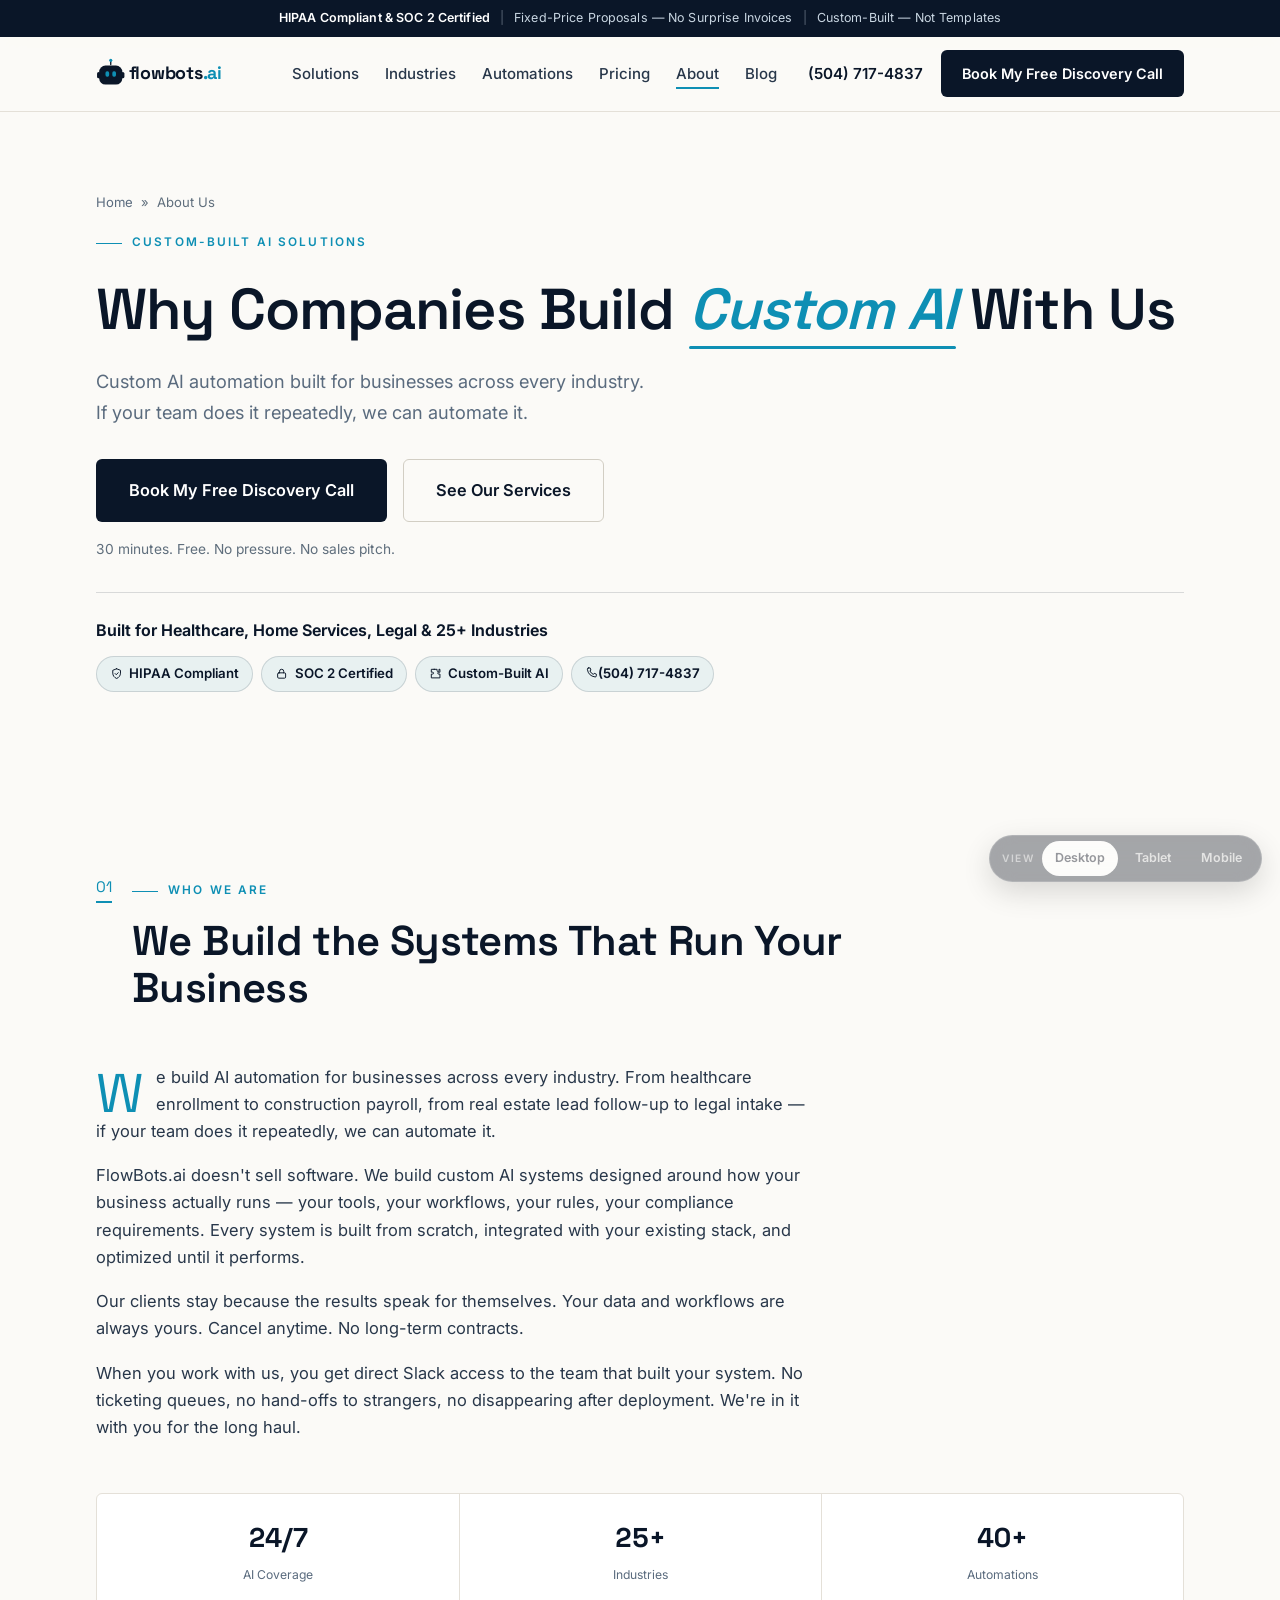
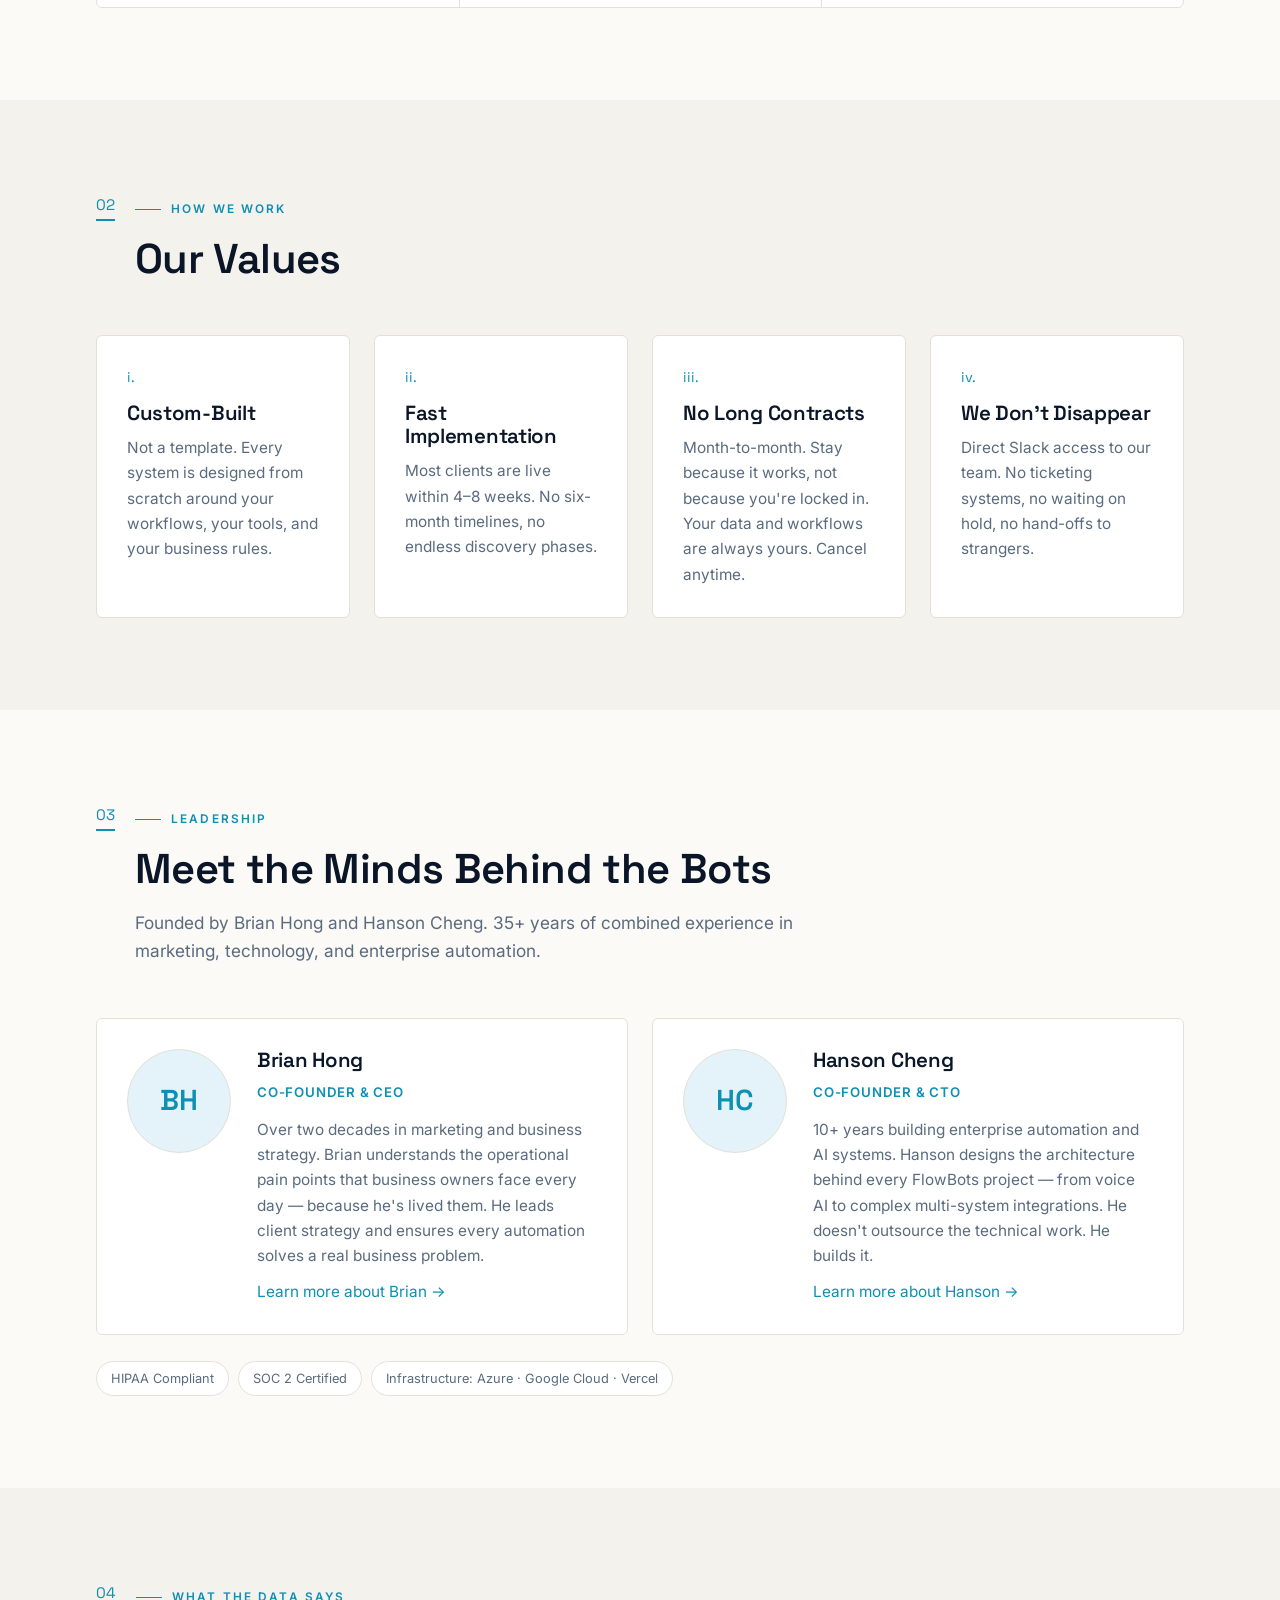
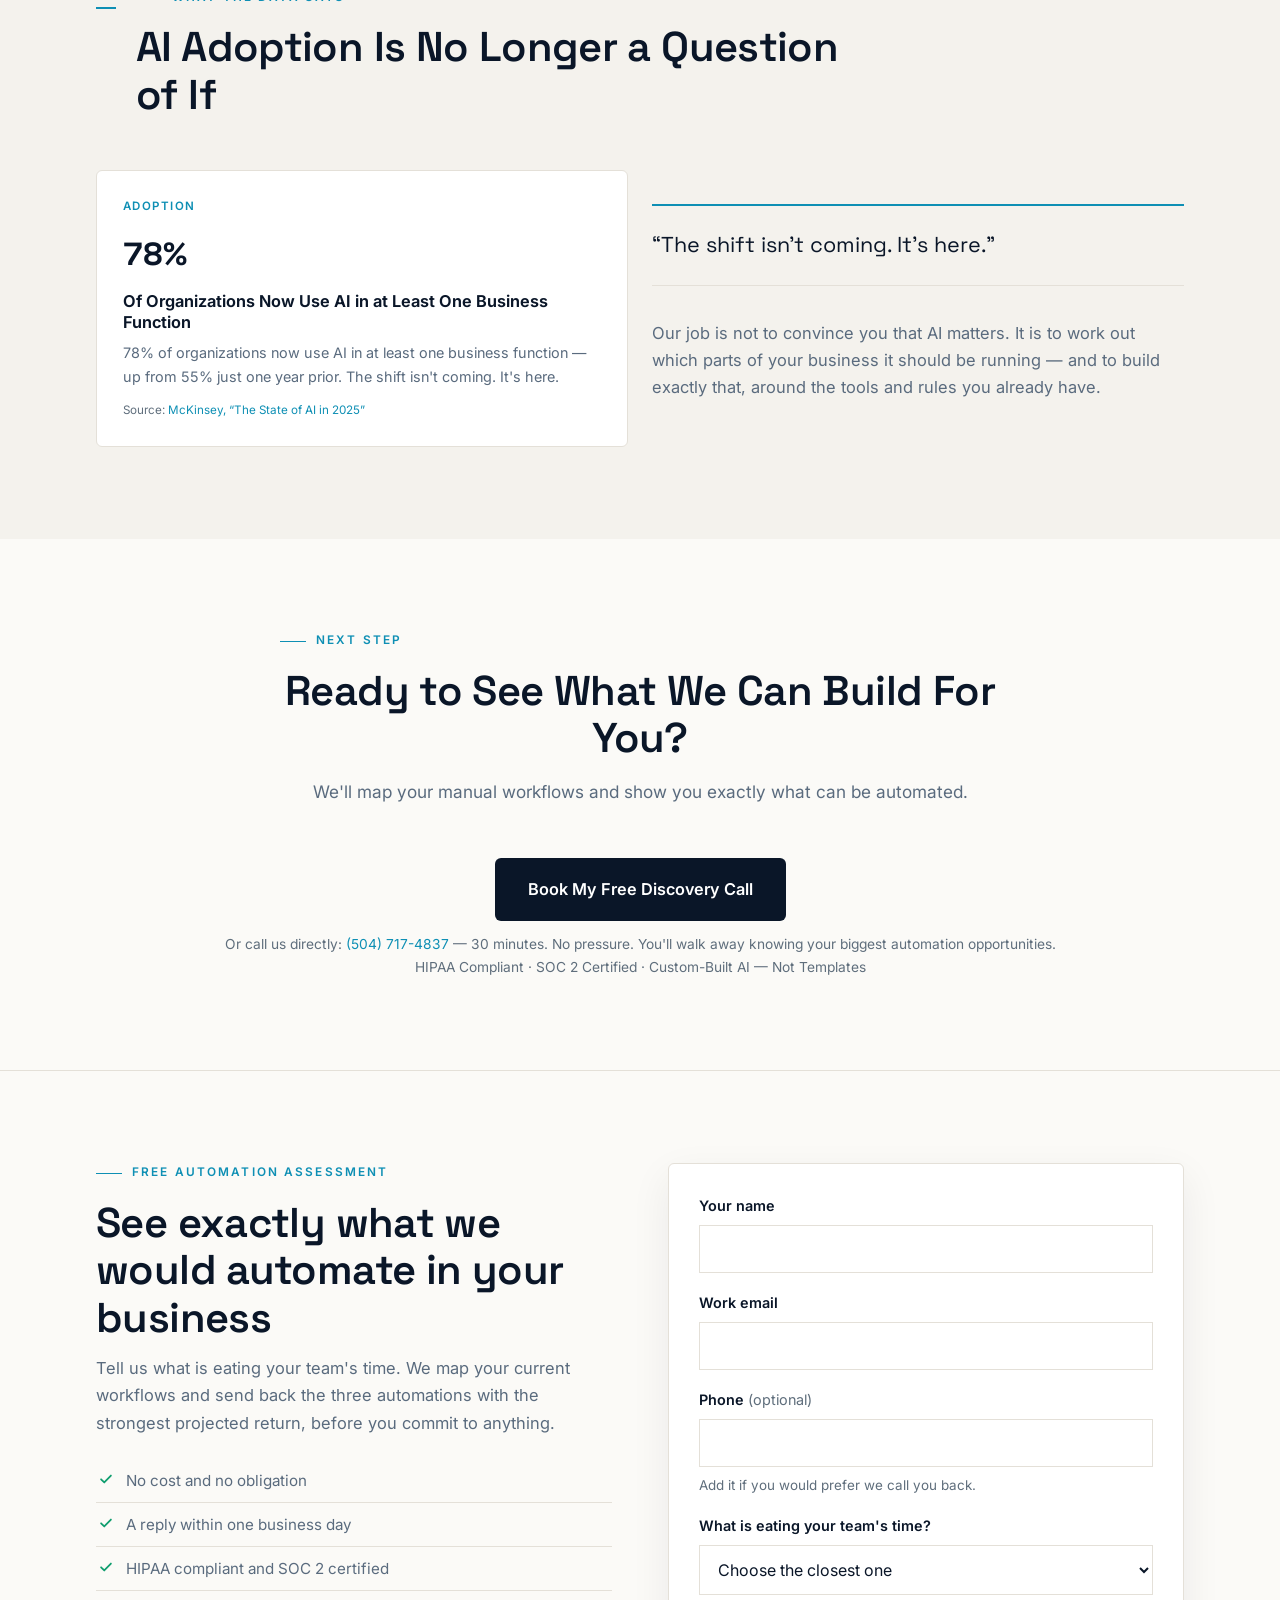
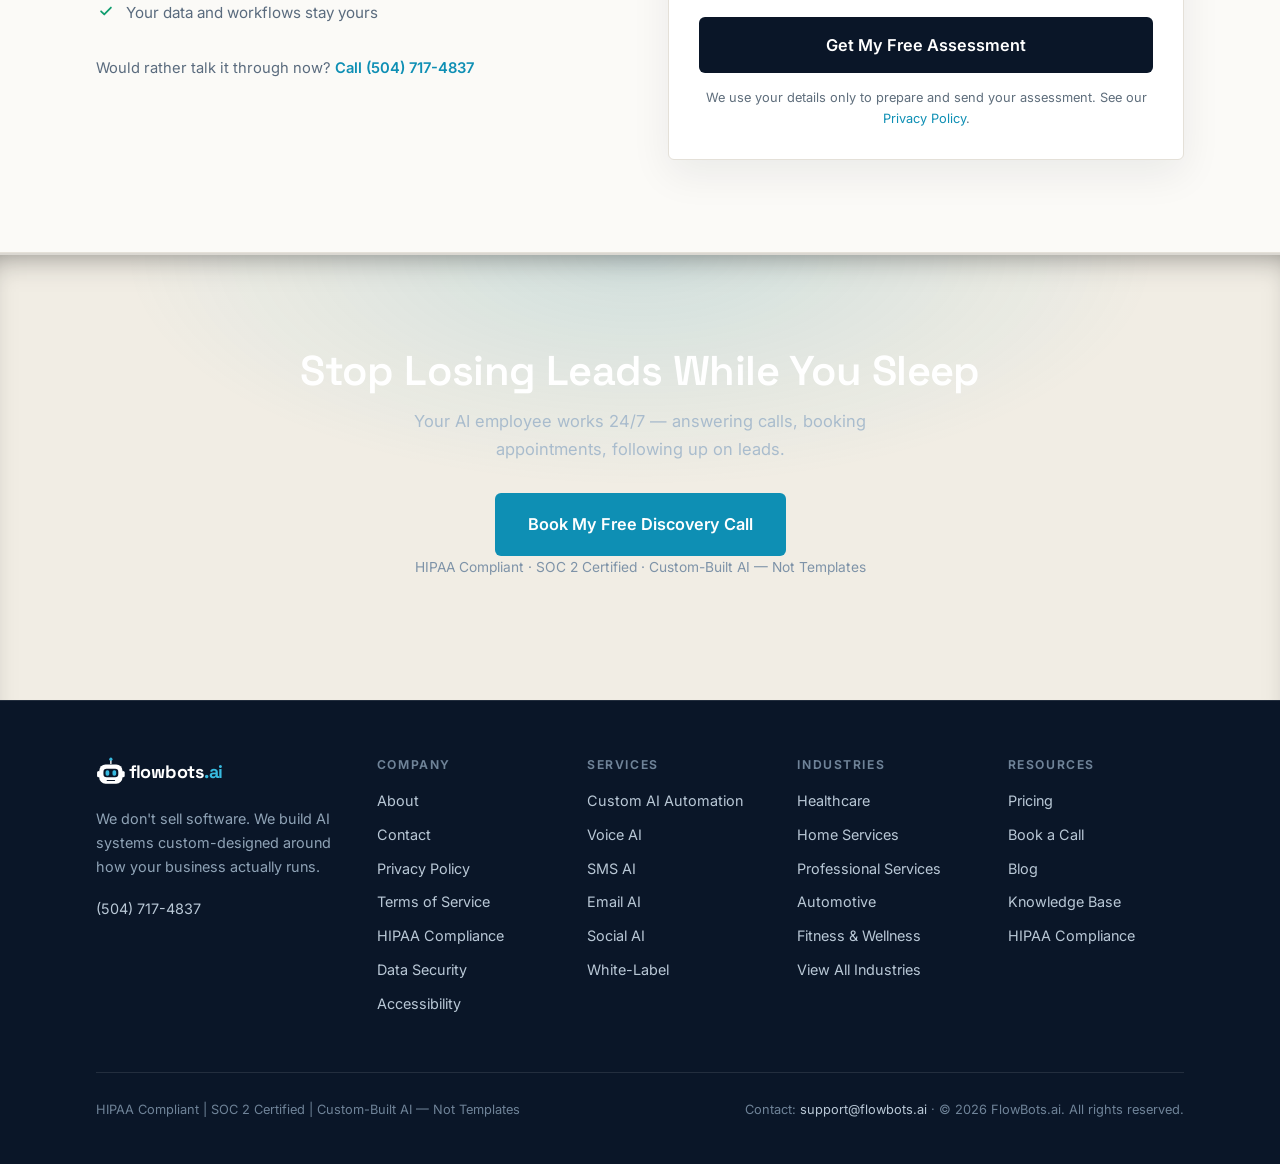
==== commit 6be2c76d: "Device selector back on every design page A quiet floating control, bottom right, on all nine pages." ====
--- a/about.html
+++ b/about.html
@@ -8,7 +8,7 @@
 <link rel="preconnect" href="https://fonts.googleapis.com">
 <link rel="preconnect" href="https://fonts.gstatic.com" crossorigin>
 <link href="https://fonts.googleapis.com/css2?family=Space+Grotesk:wght@500;600;700&family=Inter:wght@400;500;600&display=swap" rel="stylesheet">
-<link rel="stylesheet" href="style.css?v=16">
+<link rel="stylesheet" href="style.css?v=17">
 <script>/* These are the animated designs: motion is on unless a URL explicitly
    asks for ?motion=off. A production build should restore respect for
    prefers-reduced-motion; this is a review prototype. */
@@ -356,5 +356,32 @@
 </div>
 
 <script src="app.js?v=14"></script>
+
+<!-- review control: device preview. Not part of the design. -->
+<div class="rv-device" role="group" aria-label="Device preview">
+  <span class="rv-label">View</span>
+  <button type="button" data-rv="desktop" aria-pressed="true">Desktop</button>
+  <button type="button" data-rv="tablet" aria-pressed="false">Tablet</button>
+  <button type="button" data-rv="mobile" aria-pressed="false">Mobile</button>
+</div>
+<script>
+(function(){
+  /* Device preview needs a real viewport, not a narrowed container: CSS media
+     queries answer to the viewport, so shrinking the page would show the
+     desktop layout at a small width. Tablet and mobile therefore hand off to
+     preview.html, which frames this same page in an iframe. */
+  var bar = document.querySelector('.rv-device');
+  if (!bar) return;
+  var page = location.pathname.split('/').pop() || 'index.html';
+  bar.addEventListener('click', function(e){
+    var b = e.target.closest('[data-rv]');
+    if (!b) return;
+    var d = b.getAttribute('data-rv');
+    if (d === 'desktop') return;
+    location.href = 'preview.html?page=' + encodeURIComponent(page) + '&device=' + d;
+  });
+})();
+</script>
+
 </body>
 </html>
--- a/style.css
+++ b/style.css
@@ -808,3 +808,34 @@
 .band .btn-primary:hover,.band .btn-accent:hover{background:var(--warm);color:#3A1607}
 .band .micro{color:var(--muted)}
 @media(max-width:720px){.band{padding:var(--s7) var(--s5)}}
+
+/* ============================================================
+   REVIEW CONTROL — device preview. Not part of the design.
+   Deliberately quiet so it never competes with the page.
+   ============================================================ */
+.rv-device{
+  position:fixed;right:18px;bottom:18px;z-index:120;
+  display:flex;align-items:center;gap:4px;
+  background:rgba(12,18,32,.86);backdrop-filter:blur(12px);
+  border:1px solid rgba(255,255,255,.16);border-radius:999px;
+  padding:5px 6px 5px 12px;
+  font-family:var(--font-body);font-size:.78rem;
+  box-shadow:0 10px 30px rgba(0,0,0,.34);
+  opacity:.42;transition:opacity .18s ease-out;
+}
+.rv-device:hover,.rv-device:focus-within{opacity:1}
+.rv-label{
+  color:rgba(255,255,255,.55);font-size:.64rem;font-weight:600;
+  letter-spacing:.14em;text-transform:uppercase;margin-right:4px;
+}
+.rv-device button{
+  font:inherit;font-weight:600;cursor:pointer;
+  background:none;border:0;border-radius:999px;
+  padding:7px 13px;color:rgba(255,255,255,.72);
+  transition:background .16s,color .16s;
+}
+.rv-device button:hover{color:#fff;background:rgba(255,255,255,.10)}
+.rv-device button[aria-pressed="true"]{background:#fff;color:#0B1020}
+.rv-device button:focus-visible{outline:2px solid #38BADF;outline-offset:2px}
+@media(max-width:640px){.rv-device{right:10px;bottom:10px;padding:4px 5px 4px 10px;font-size:.74rem}}
+@media print{.rv-device{display:none}}
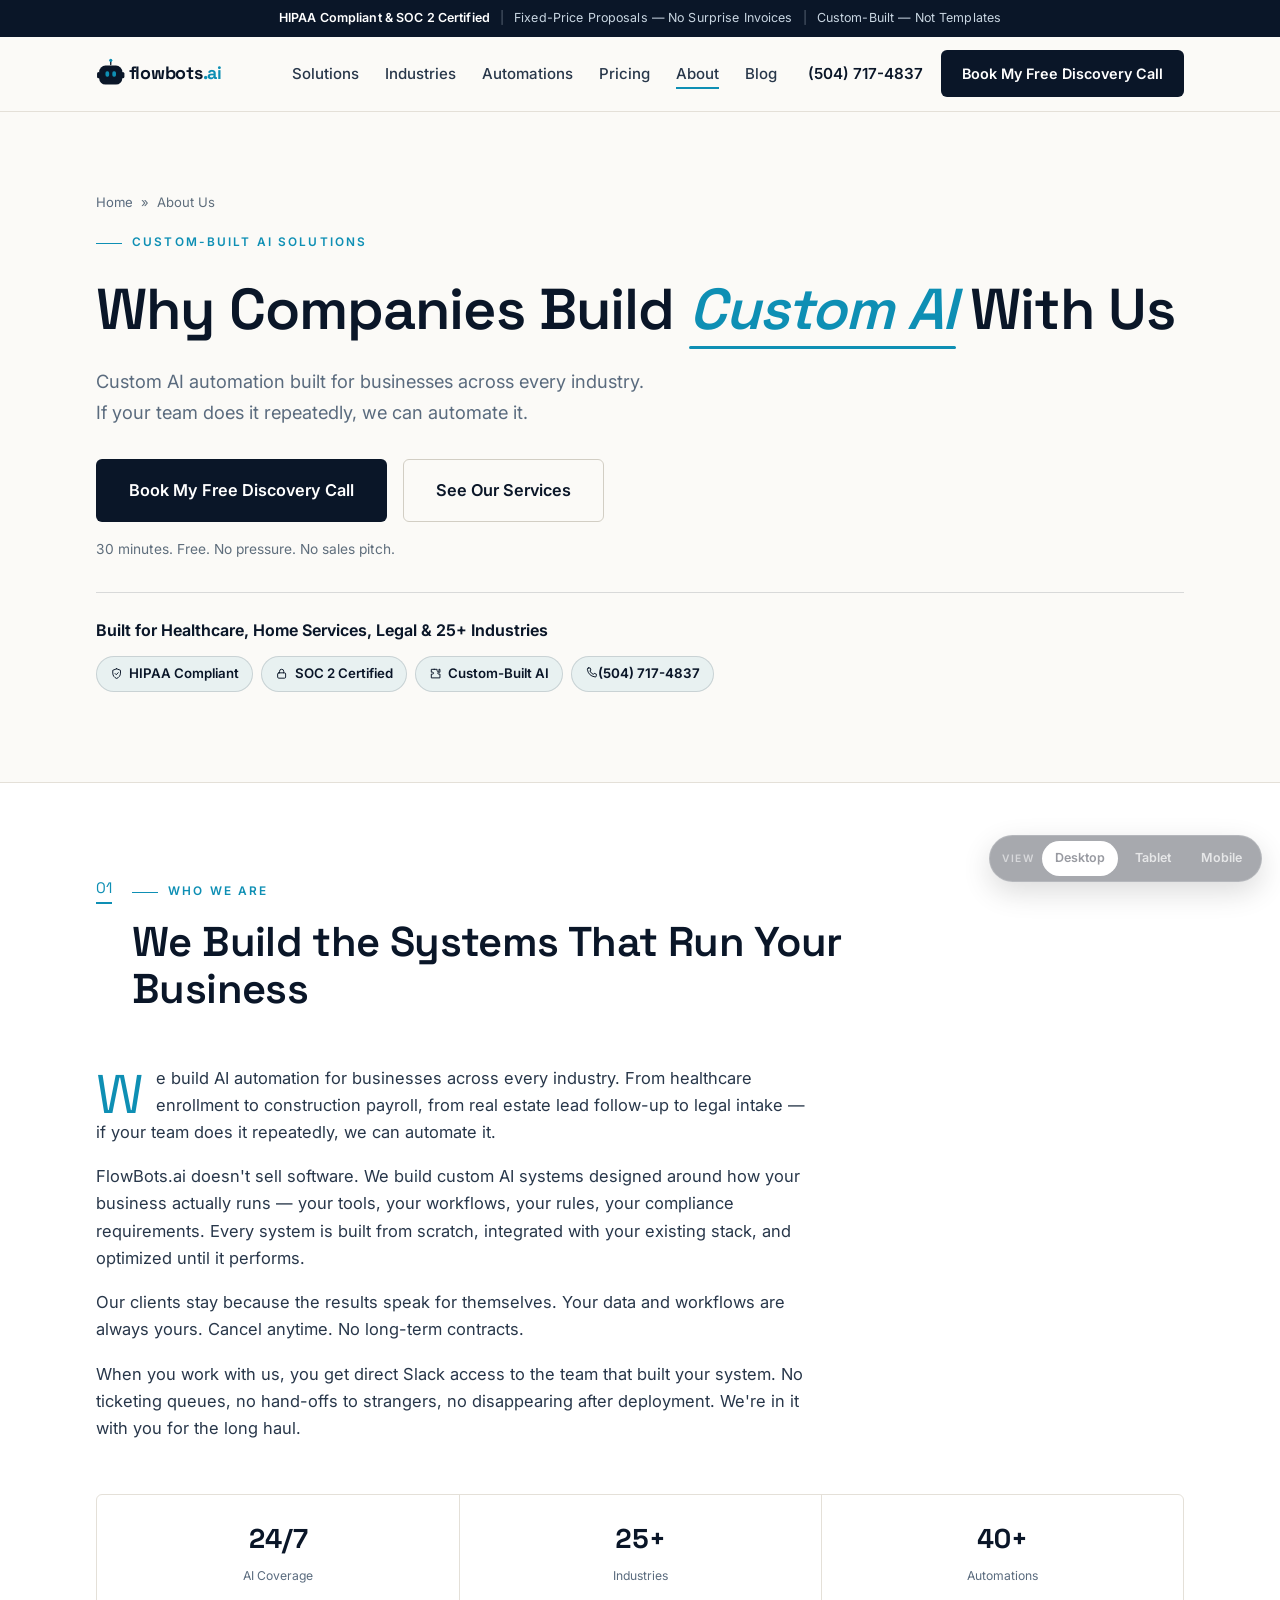
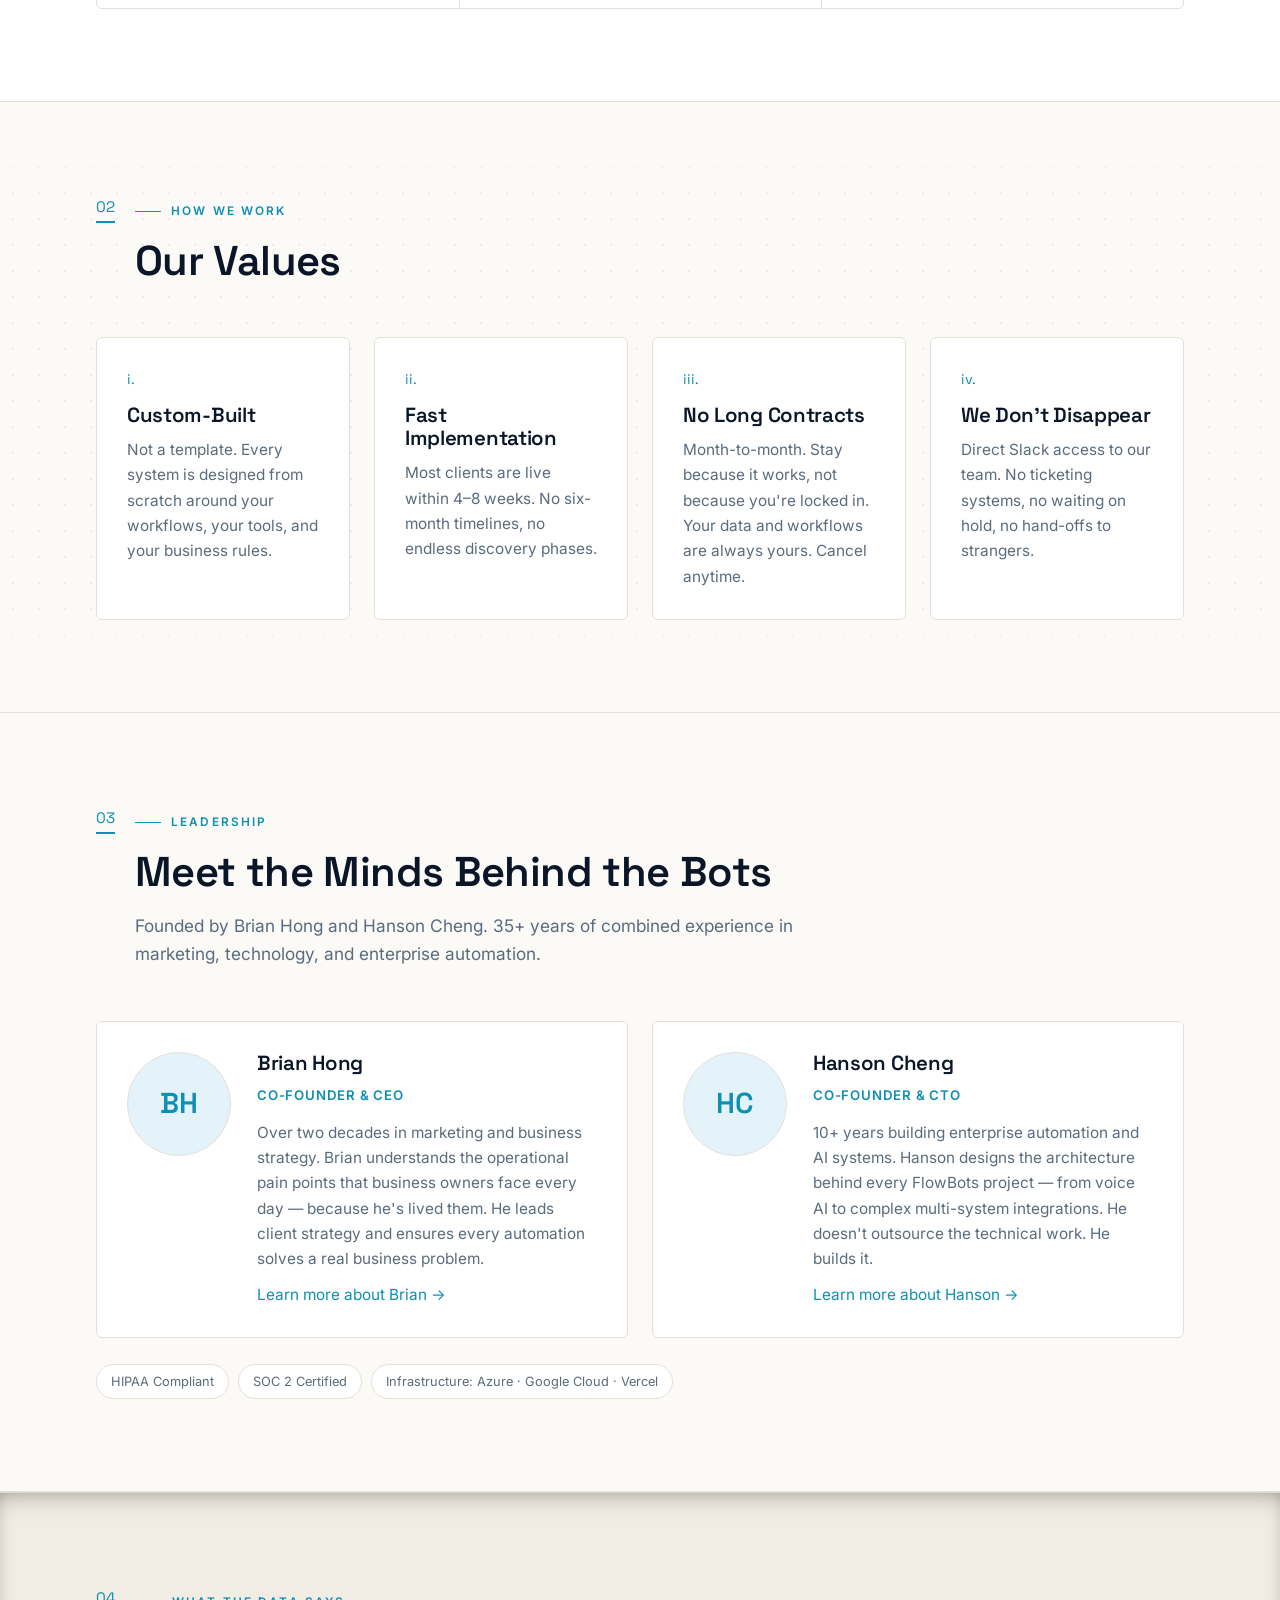
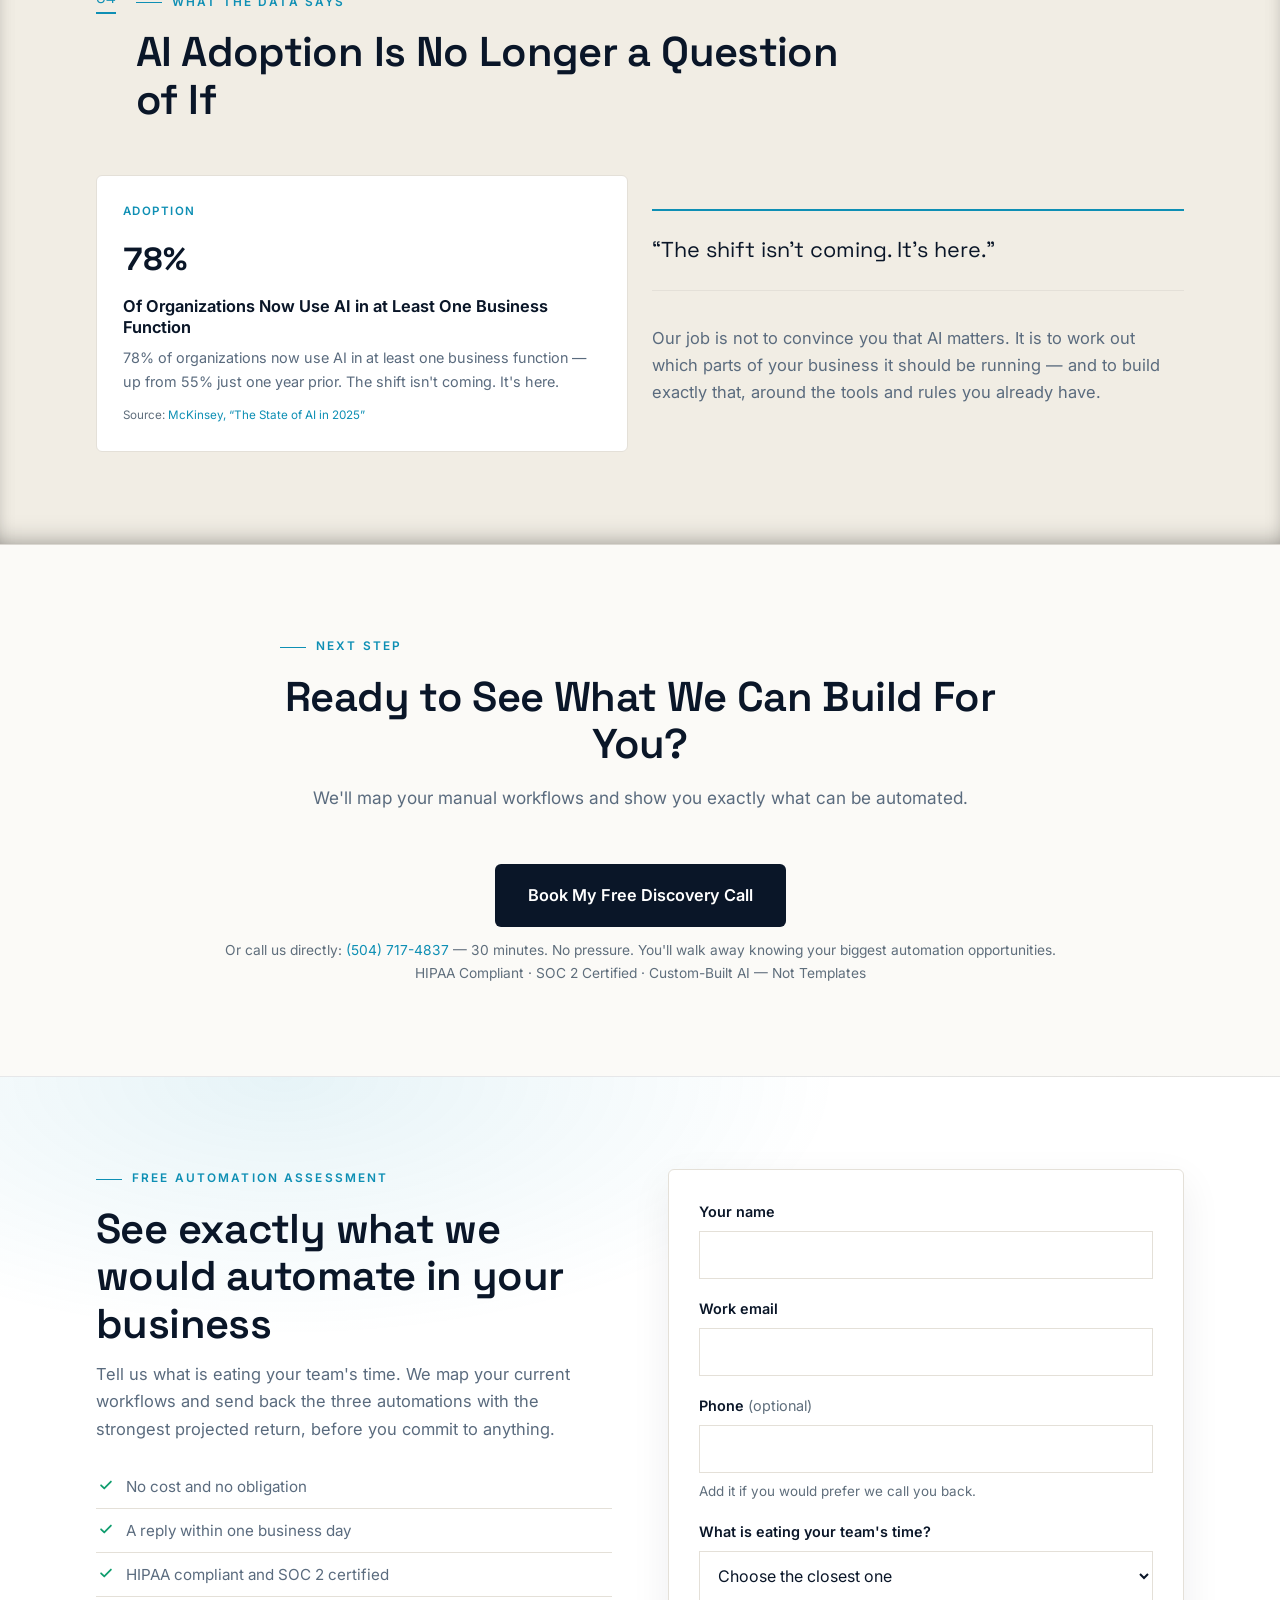
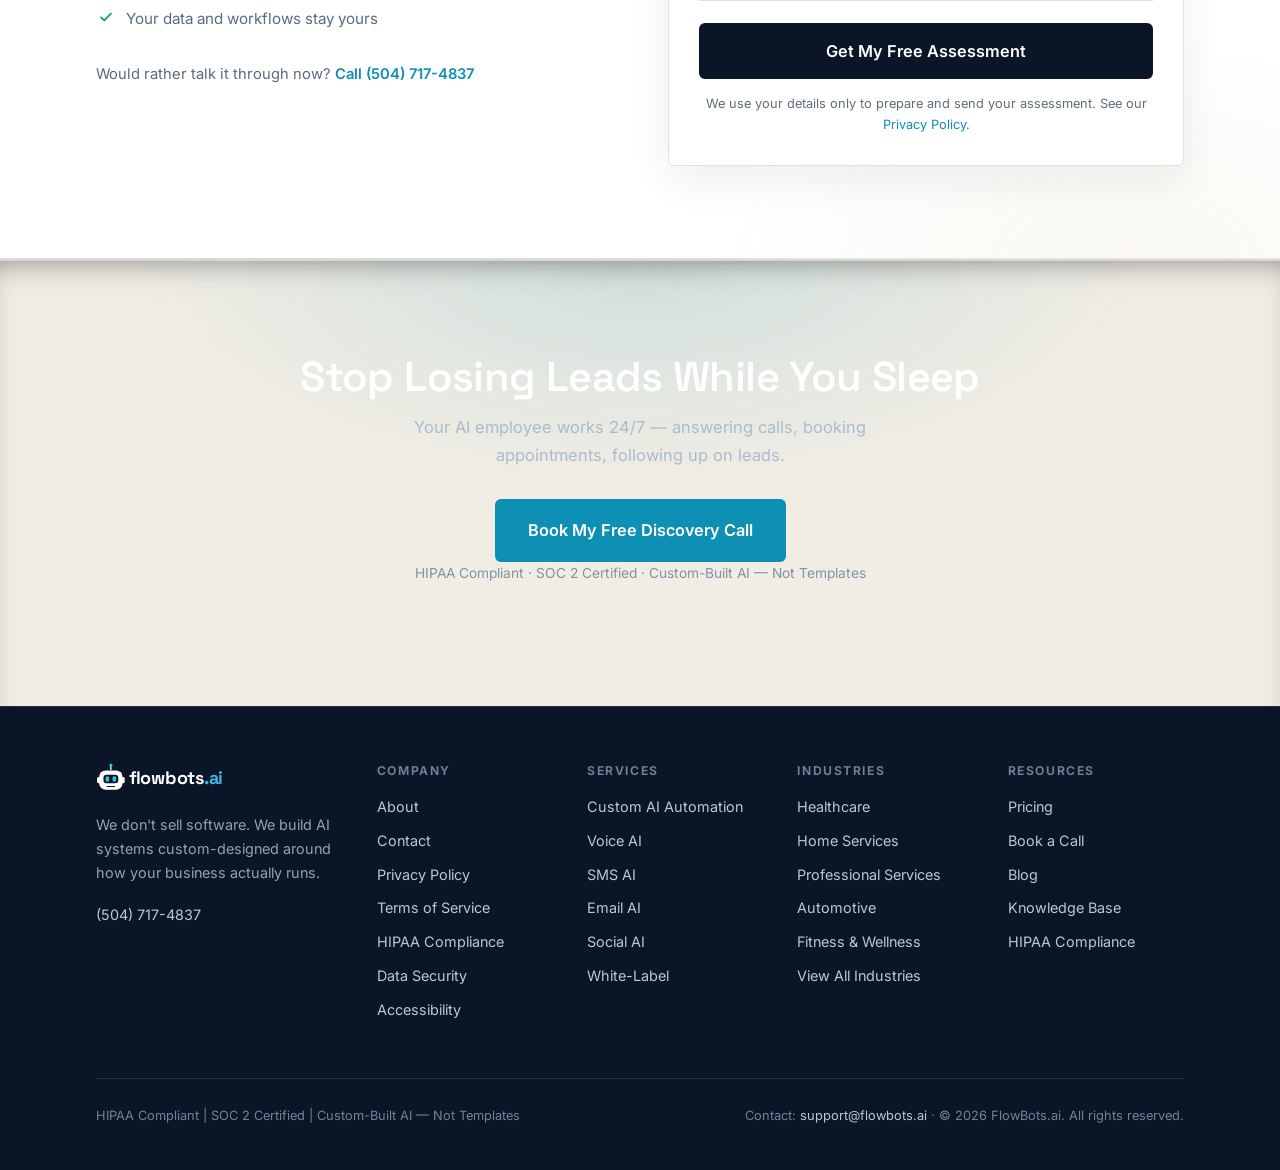
==== commit 8a89c017: "Roll the section system across all inner pages The eight inner templates still alternated between tw" ====
--- a/about.html
+++ b/about.html
@@ -8,7 +8,7 @@
 <link rel="preconnect" href="https://fonts.googleapis.com">
 <link rel="preconnect" href="https://fonts.gstatic.com" crossorigin>
 <link href="https://fonts.googleapis.com/css2?family=Space+Grotesk:wght@500;600;700&family=Inter:wght@400;500;600&display=swap" rel="stylesheet">
-<link rel="stylesheet" href="style.css?v=17">
+<link rel="stylesheet" href="style.css?v=18">
 <script>/* These are the animated designs: motion is on unless a URL explicitly
    asks for ?motion=off. A production build should restore respect for
    prefers-reduced-motion; this is a review prototype. */
@@ -70,7 +70,7 @@
 </section>
 
 <!-- ============ 01 · THE STORY ============ -->
-<section>
+<section class="sec-panel">
   <div class="wrap">
     <div class="num-head reveal">
       <span class="n">01</span>
@@ -96,7 +96,7 @@
 </section>
 
 <!-- ============ 02 · OUR VALUES ============ -->
-<section class="tint">
+<section class="sec-grid">
   <div class="wrap">
     <div class="num-head reveal">
       <span class="n">02</span>
@@ -131,7 +131,7 @@
 </section>
 
 <!-- ============ 03 · FOUNDERS ============ -->
-<section>
+<section class="sec-wash">
   <div class="wrap">
     <div class="num-head reveal">
       <span class="n">03</span>
@@ -176,7 +176,7 @@
 </section>
 
 <!-- ============ 04 · THE FEATURED STAT ============ -->
-<section class="tint">
+<section class="sec-inset">
   <div class="wrap">
     <div class="num-head reveal">
       <span class="n">04</span>
@@ -218,7 +218,7 @@
 </section>
 
 
-<section class="lead-section" id="assessment">
+<section class="lead-section sec-feature" id="assessment">
   <div class="wrap lead-grid">
     <div class="lead-copy">
       <span class="eyebrow">Free Automation Assessment</span>
--- a/style.css
+++ b/style.css
@@ -837,5 +837,8 @@
 .rv-device button:hover{color:#fff;background:rgba(255,255,255,.10)}
 .rv-device button[aria-pressed="true"]{background:#fff;color:#0B1020}
 .rv-device button:focus-visible{outline:2px solid #38BADF;outline-offset:2px}
-@media(max-width:640px){.rv-device{right:10px;bottom:10px;padding:4px 5px 4px 10px;font-size:.74rem}}
+/* Below 820px the sticky conversion bar owns the bottom strip, so the
+   review control sits above it rather than on top of the CTA. */
+@media(max-width:820px){.rv-device{bottom:86px}}
+@media(max-width:640px){.rv-device{right:10px;bottom:86px;padding:4px 5px 4px 10px;font-size:.74rem}}
 @media print{.rv-device{display:none}}
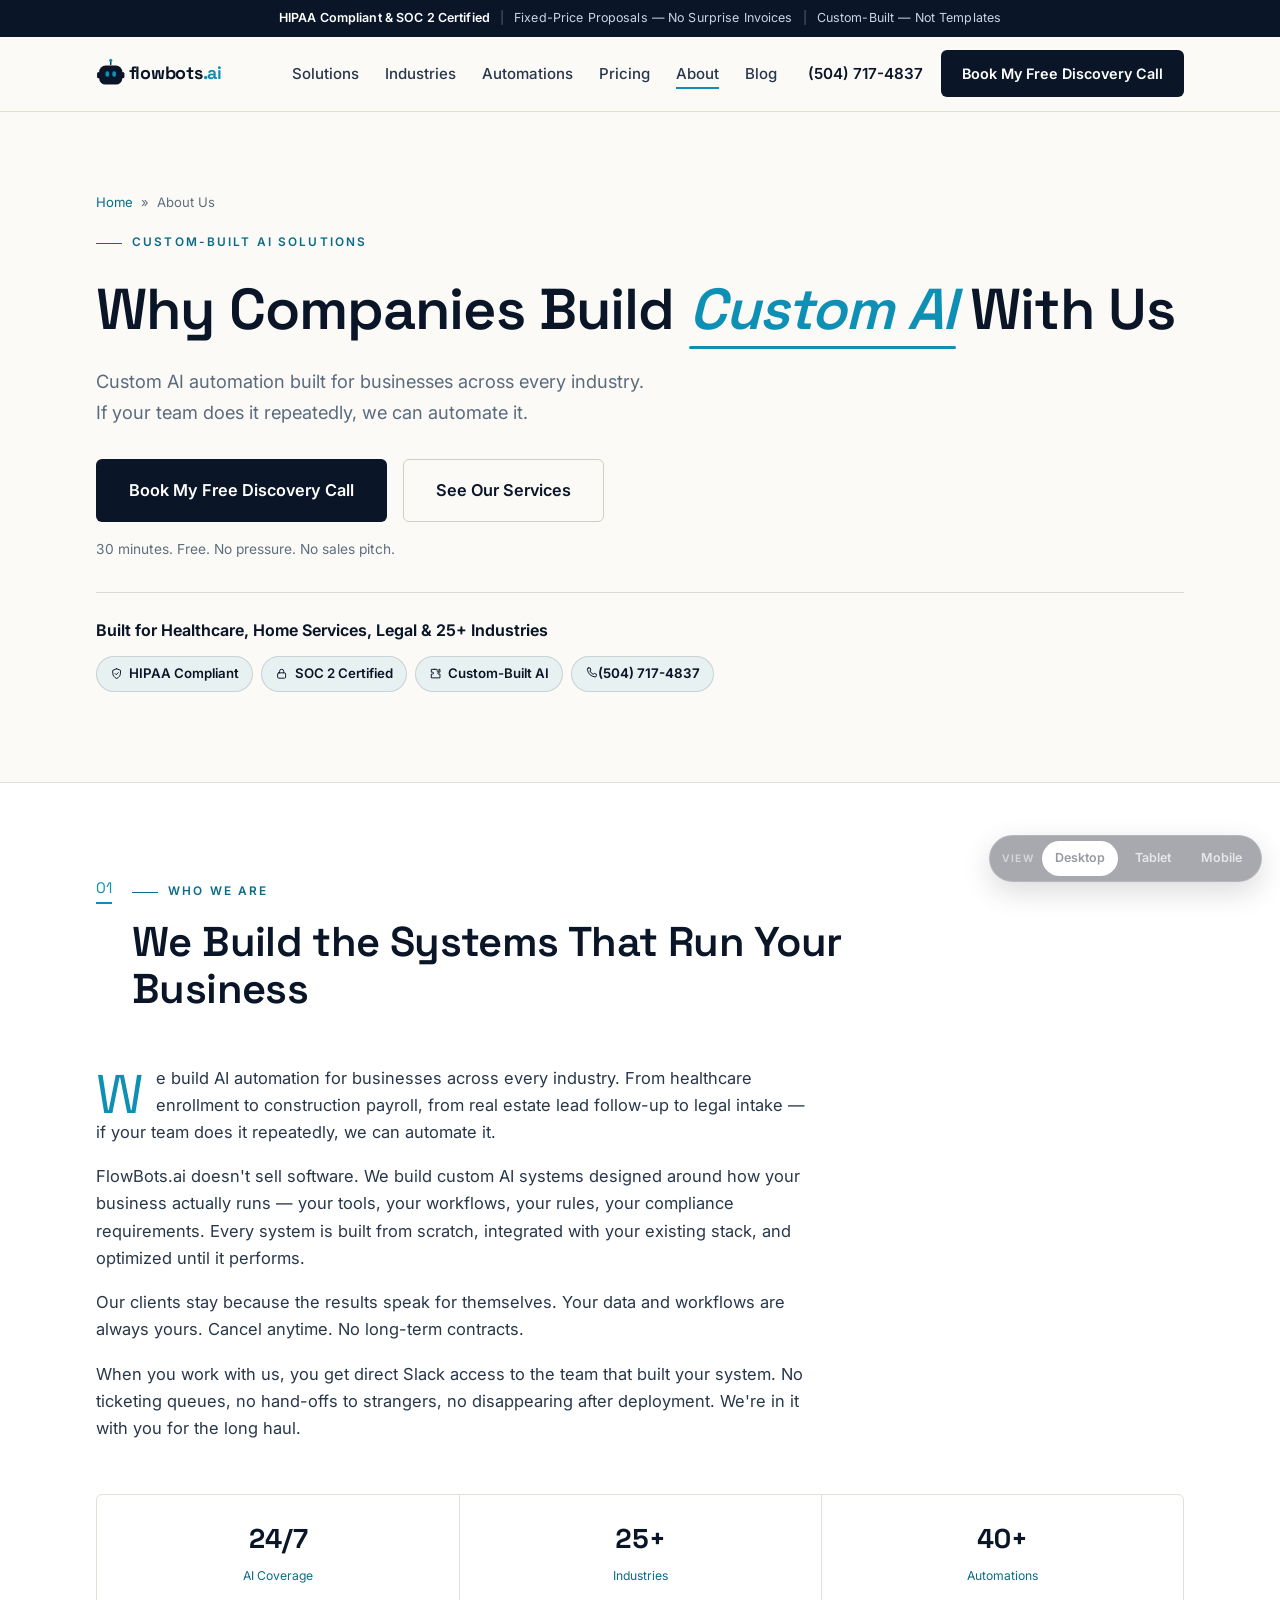
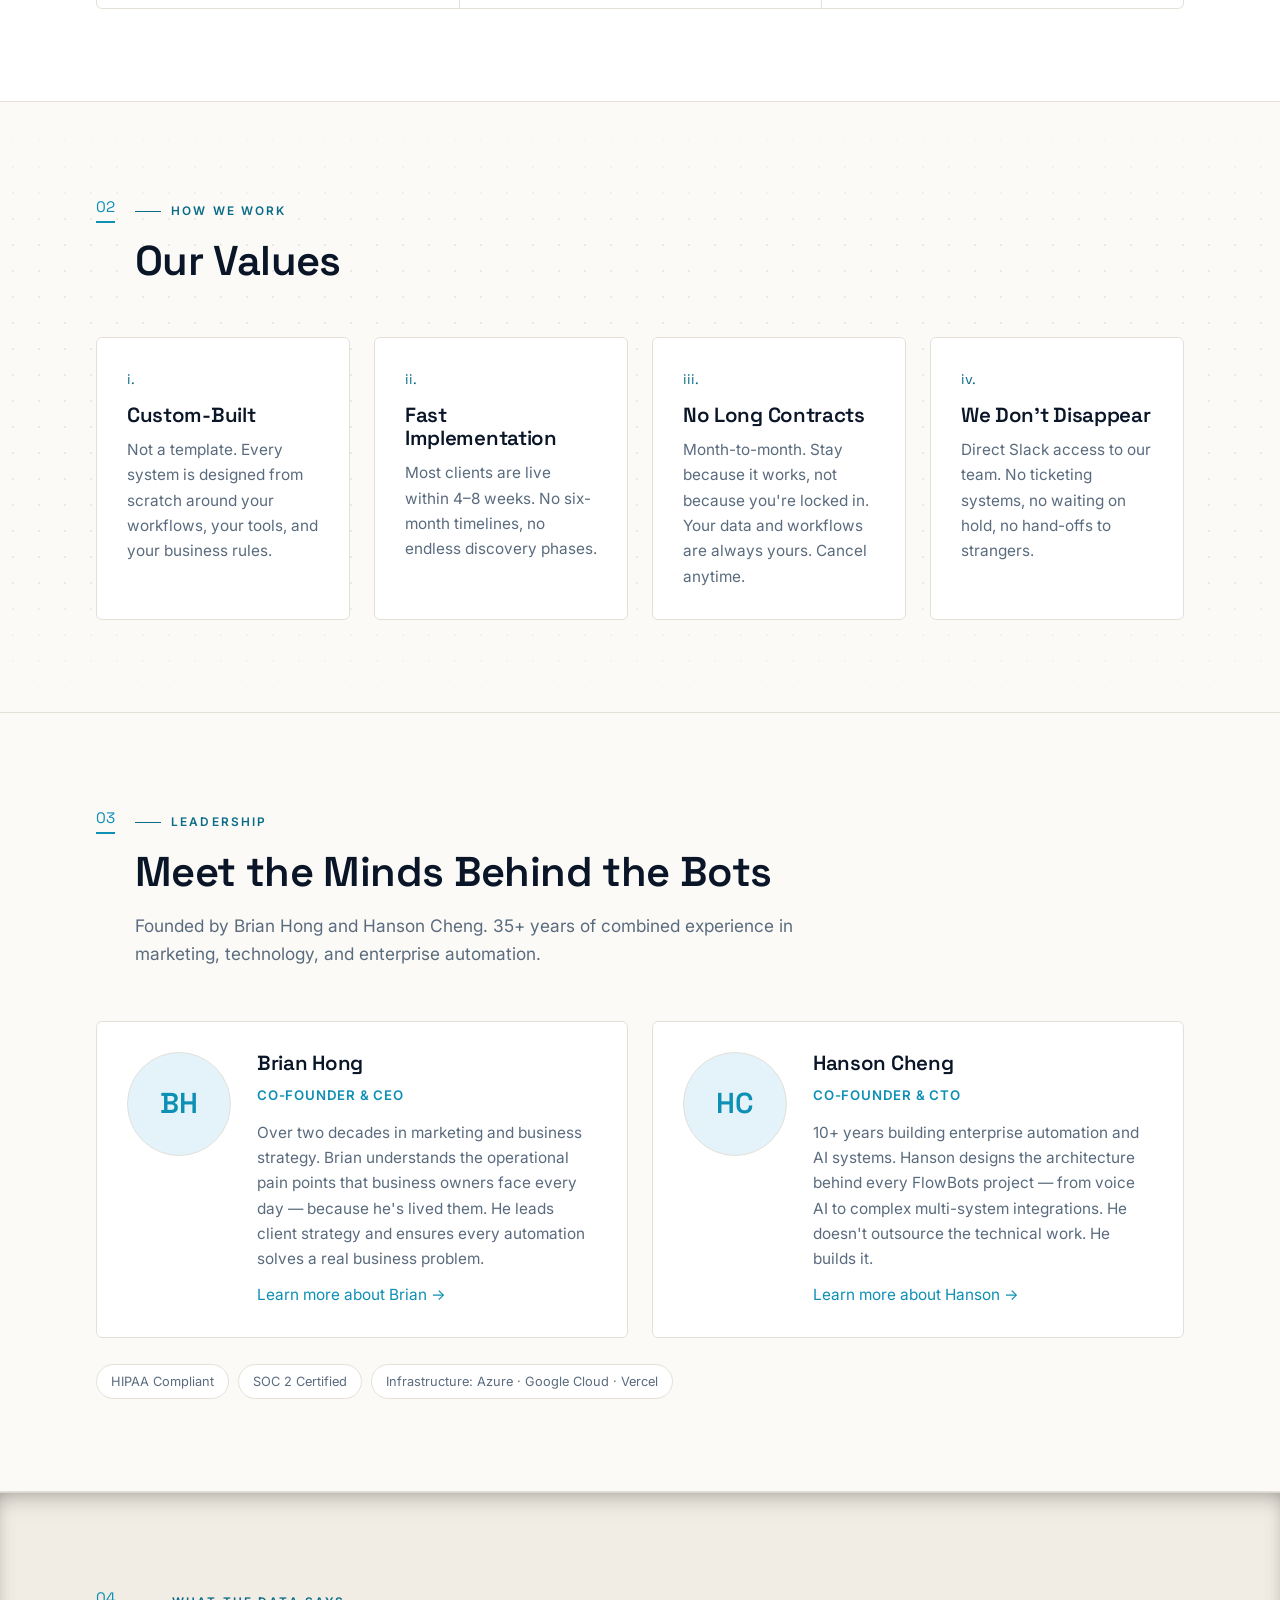
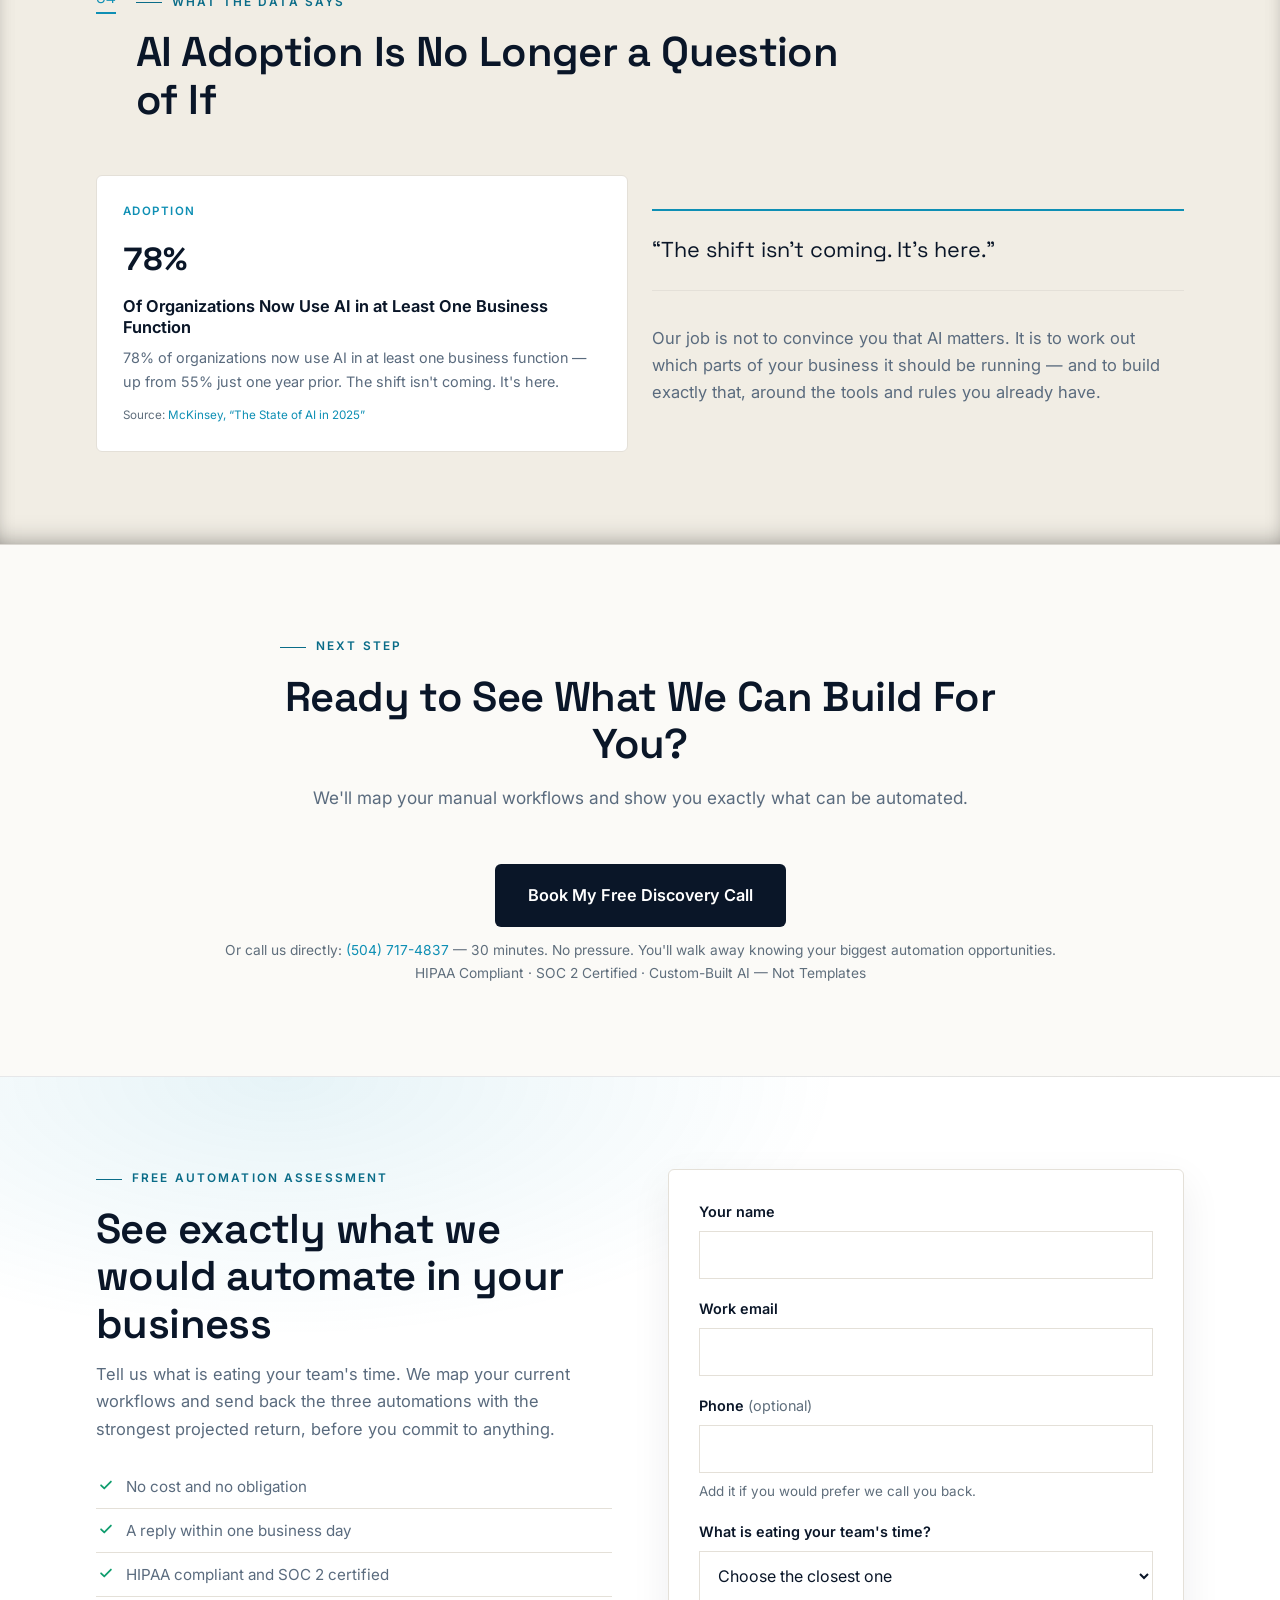
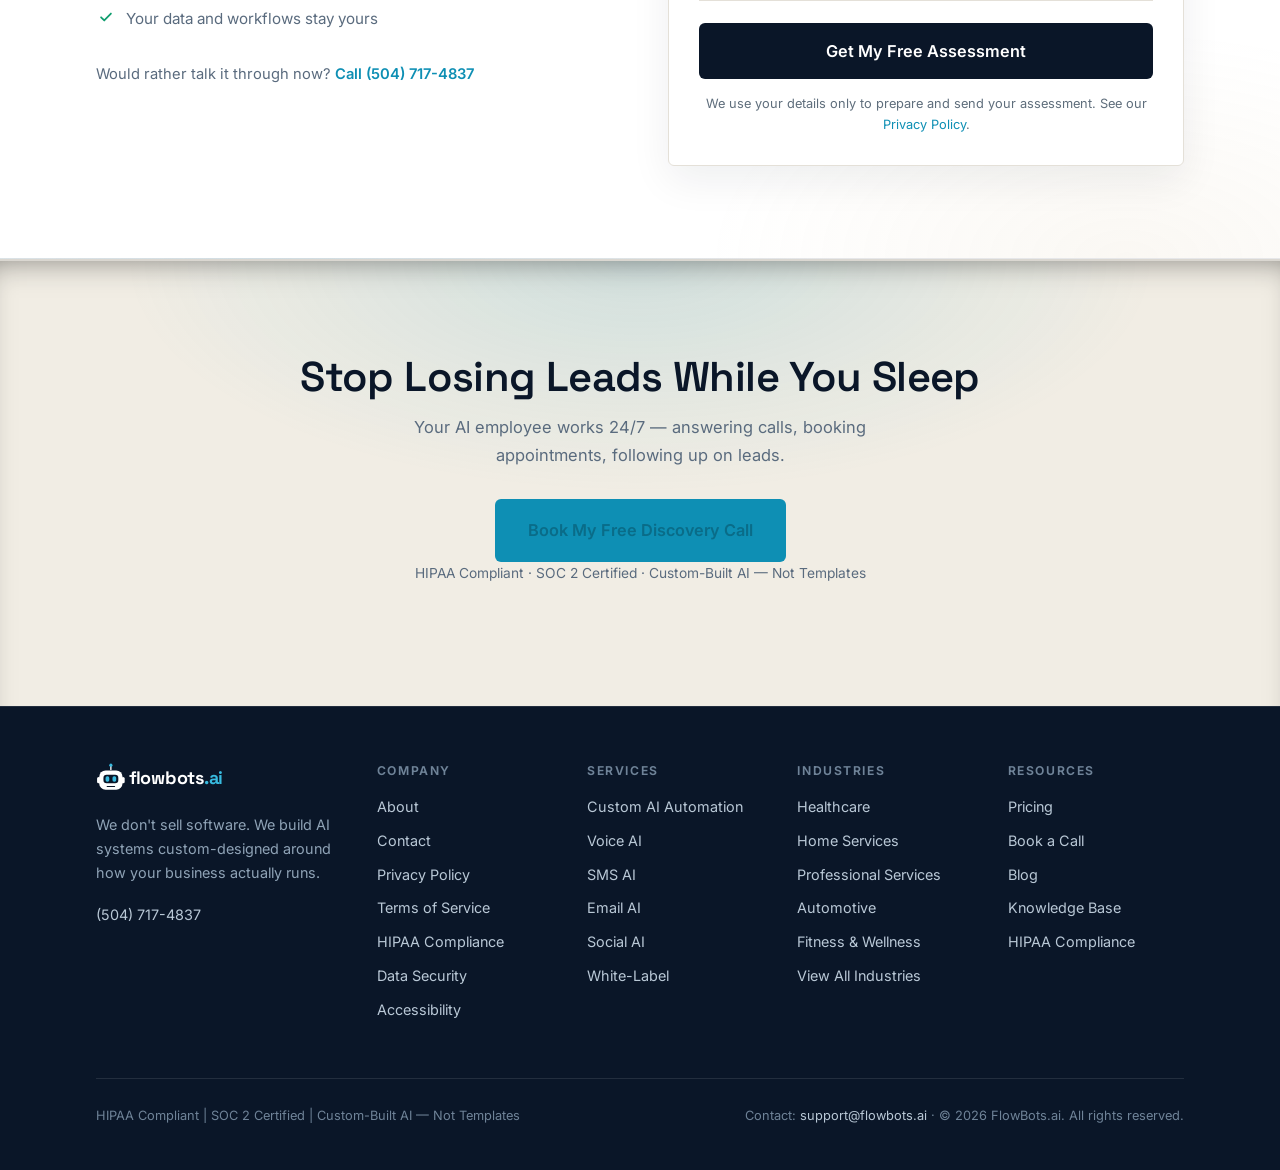
==== commit 9a823c0e: "Fix invisible text on Signal, add integrations strip and back-to-top Contrast regression I introduce" ====
--- a/about.html
+++ b/about.html
@@ -8,7 +8,7 @@
 <link rel="preconnect" href="https://fonts.googleapis.com">
 <link rel="preconnect" href="https://fonts.gstatic.com" crossorigin>
 <link href="https://fonts.googleapis.com/css2?family=Space+Grotesk:wght@500;600;700&family=Inter:wght@400;500;600&display=swap" rel="stylesheet">
-<link rel="stylesheet" href="style.css?v=18">
+<link rel="stylesheet" href="style.css?v=22">
 <script>/* These are the animated designs: motion is on unless a URL explicitly
    asks for ?motion=off. A production build should restore respect for
    prefers-reduced-motion; this is a review prototype. */
@@ -351,12 +351,12 @@
 </footer>
 
 <div class="sticky-cta">
-  <a class="btn btn-ghost" href="tel:+15047174837">Call (504) 717-4837</a>
-  <a class="btn btn-primary" href="https://www.flowbots.ai/book-call/" data-track="cta-book">Book My Free Discovery Call</a>
+  <a class="btn btn-ghost" href="tel:+15047174837">Call Us</a>
+  <a class="btn btn-primary" href="https://www.flowbots.ai/book-call/" data-track="cta-book">Book Free Call</a>
 </div>
 
-<script src="app.js?v=14"></script>
-
+
+<button type="button" class="to-top" aria-label="Back to top" hidden><svg class="ico" aria-hidden="true"><use href="#i-arrow-down"></use></svg></button>
 <!-- review control: device preview. Not part of the design. -->
 <div class="rv-device" role="group" aria-label="Device preview">
   <span class="rv-label">View</span>
@@ -383,5 +383,6 @@
 })();
 </script>
 
+<script src="app.js?v=22"></script>
 </body>
 </html>
--- a/style.css
+++ b/style.css
@@ -842,3 +842,94 @@
 @media(max-width:820px){.rv-device{bottom:86px}}
 @media(max-width:640px){.rv-device{right:10px;bottom:86px;padding:4px 5px 4px 10px;font-size:.74rem}}
 @media print{.rv-device{display:none}}
+
+/* ============================================================
+   FIX — text left white when these grounds became light.
+   The assessment heading was white on white (ratio 1.00) and the
+   closing band's heading and copy were unreadable.
+   ============================================================ */
+.band h2,.band h3,.band h4{color:var(--ink)}
+.band p{color:var(--muted)}
+.prefoot{color:var(--ink)}
+.prefoot h2,.prefoot h3{color:var(--ink)}
+.prefoot p{color:var(--muted)}
+.prefoot .micro{color:var(--muted)}
+.prefoot a{color:var(--accent-deep,var(--accent))}
+
+/* Small label text in the brand cyan sat at ~3.2-3.8 on paper. Labels get a
+   deeper tone; the brighter cyan stays for large type and decoration. */
+:root{ --accent-deep:#0A6C88; }
+.eyebrow,.cmp-tag,.hiw-n,.sc-tag,.card-num,.rail span,.stat-src,
+.post-card .cat,.tabpanel .lead-in,.crumbs a{color:var(--accent-deep)}
+.live-flag{color:#0F7A57}
+
+/* ============================================================
+   Phone numbers must never break across lines - a split number
+   is unreadable and unusable as a conversion element.
+   ============================================================ */
+a[href^="tel:"]{white-space:nowrap}
+.trust-chips span,.trust-chips a{white-space:nowrap}
+
+/* The sticky bar is a narrow, fixed control: labels are abbreviated
+   there so neither button wraps. Same actions, shorter words. */
+.sticky-cta .btn{
+  font-size:.88rem;padding:13px 8px;white-space:nowrap;
+  min-width:0;overflow:hidden;text-overflow:ellipsis;
+}
+@media(max-width:380px){.sticky-cta .btn{font-size:.82rem;padding:12px 6px}}
+
+/* ============================================================
+   BACK TO TOP — appears once the visitor is well down the page.
+   Stacked above the device selector so the two never overlap,
+   and above the sticky CTA on mobile.
+   ============================================================ */
+.to-top{
+  position:fixed;right:18px;bottom:72px;z-index:115;
+  width:46px;height:46px;border-radius:50%;
+  display:flex;align-items:center;justify-content:center;
+  background:#FFFFFF;border:1px solid var(--line);color:var(--accent-deep,var(--accent));
+  cursor:pointer;box-shadow:0 8px 24px rgba(0,0,0,.22);
+  opacity:0;transform:translateY(8px);pointer-events:none;
+  transition:opacity .2s ease-out,transform .2s ease-out,background .16s;
+}
+.to-top[hidden]{display:flex}          /* animate rather than snap in */
+.to-top.show{opacity:1;transform:none;pointer-events:auto}
+.to-top:hover{background:rgba(14,143,180,.10)}
+.to-top:focus-visible{outline:2px solid var(--accent-deep,var(--accent));outline-offset:3px}
+.to-top .ico{width:20px;height:20px;transform:rotate(180deg);stroke-width:2}
+@media(max-width:820px){.to-top{bottom:140px}}
+@media(max-width:640px){.to-top{right:10px;bottom:140px;width:42px;height:42px}}
+@media print{.to-top{display:none}}
+
+/* ============================================================
+   INTEGRATIONS STRIP — present on the live homepage and missed
+   in the first build. Names are set as wordmarks rather than
+   logo images: real brand assets should replace these before
+   anything goes live, and inventing logo files would be worse
+   than an honest typographic placeholder.
+   ============================================================ */
+.integrations{
+  border-top:1px solid var(--line);border-bottom:1px solid var(--line);
+  background:#FFFFFF;padding:var(--s7) 0;text-align:center;
+}
+.int-title{
+  font-family:var(--font-display);font-size:.72rem;font-weight:700;
+  letter-spacing:.18em;text-transform:uppercase;color:var(--faint);
+  margin-bottom:var(--s6);
+}
+.int-marks{
+  list-style:none;display:flex;flex-wrap:wrap;justify-content:center;
+  align-items:center;gap:var(--s5) var(--s7);margin:0 0 var(--s5);
+}
+.int-marks li{
+  font-family:var(--font-display);font-weight:700;font-size:1.05rem;
+  letter-spacing:-.01em;color:var(--ink);
+  opacity:.72;transition:opacity .16s ease-out,color .16s ease-out;
+  white-space:nowrap;
+}
+.int-marks li:hover{opacity:1;color:var(--accent-deep,var(--accent))}
+.int-note{font-size:.84rem;color:var(--muted)}
+@media(max-width:720px){
+  .int-marks{gap:var(--s4) var(--s5)}
+  .int-marks li{font-size:.94rem}
+}
